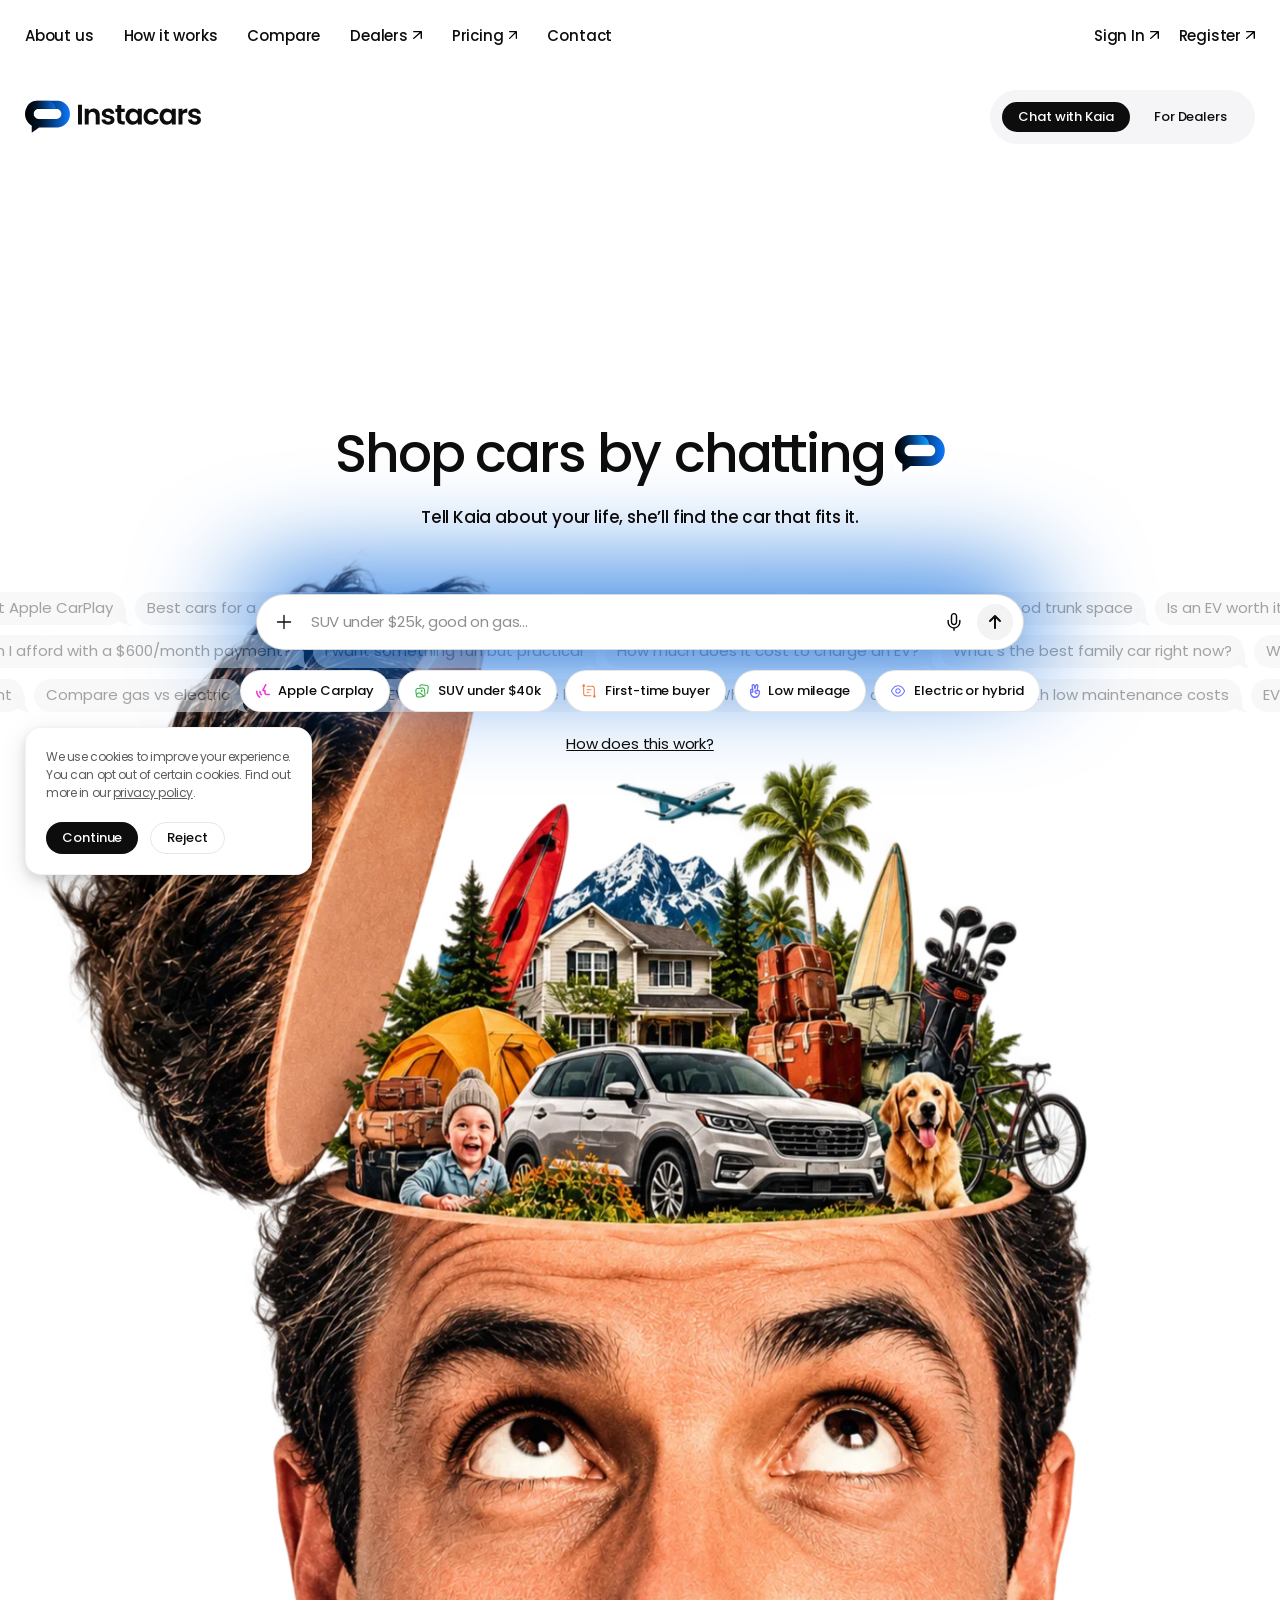
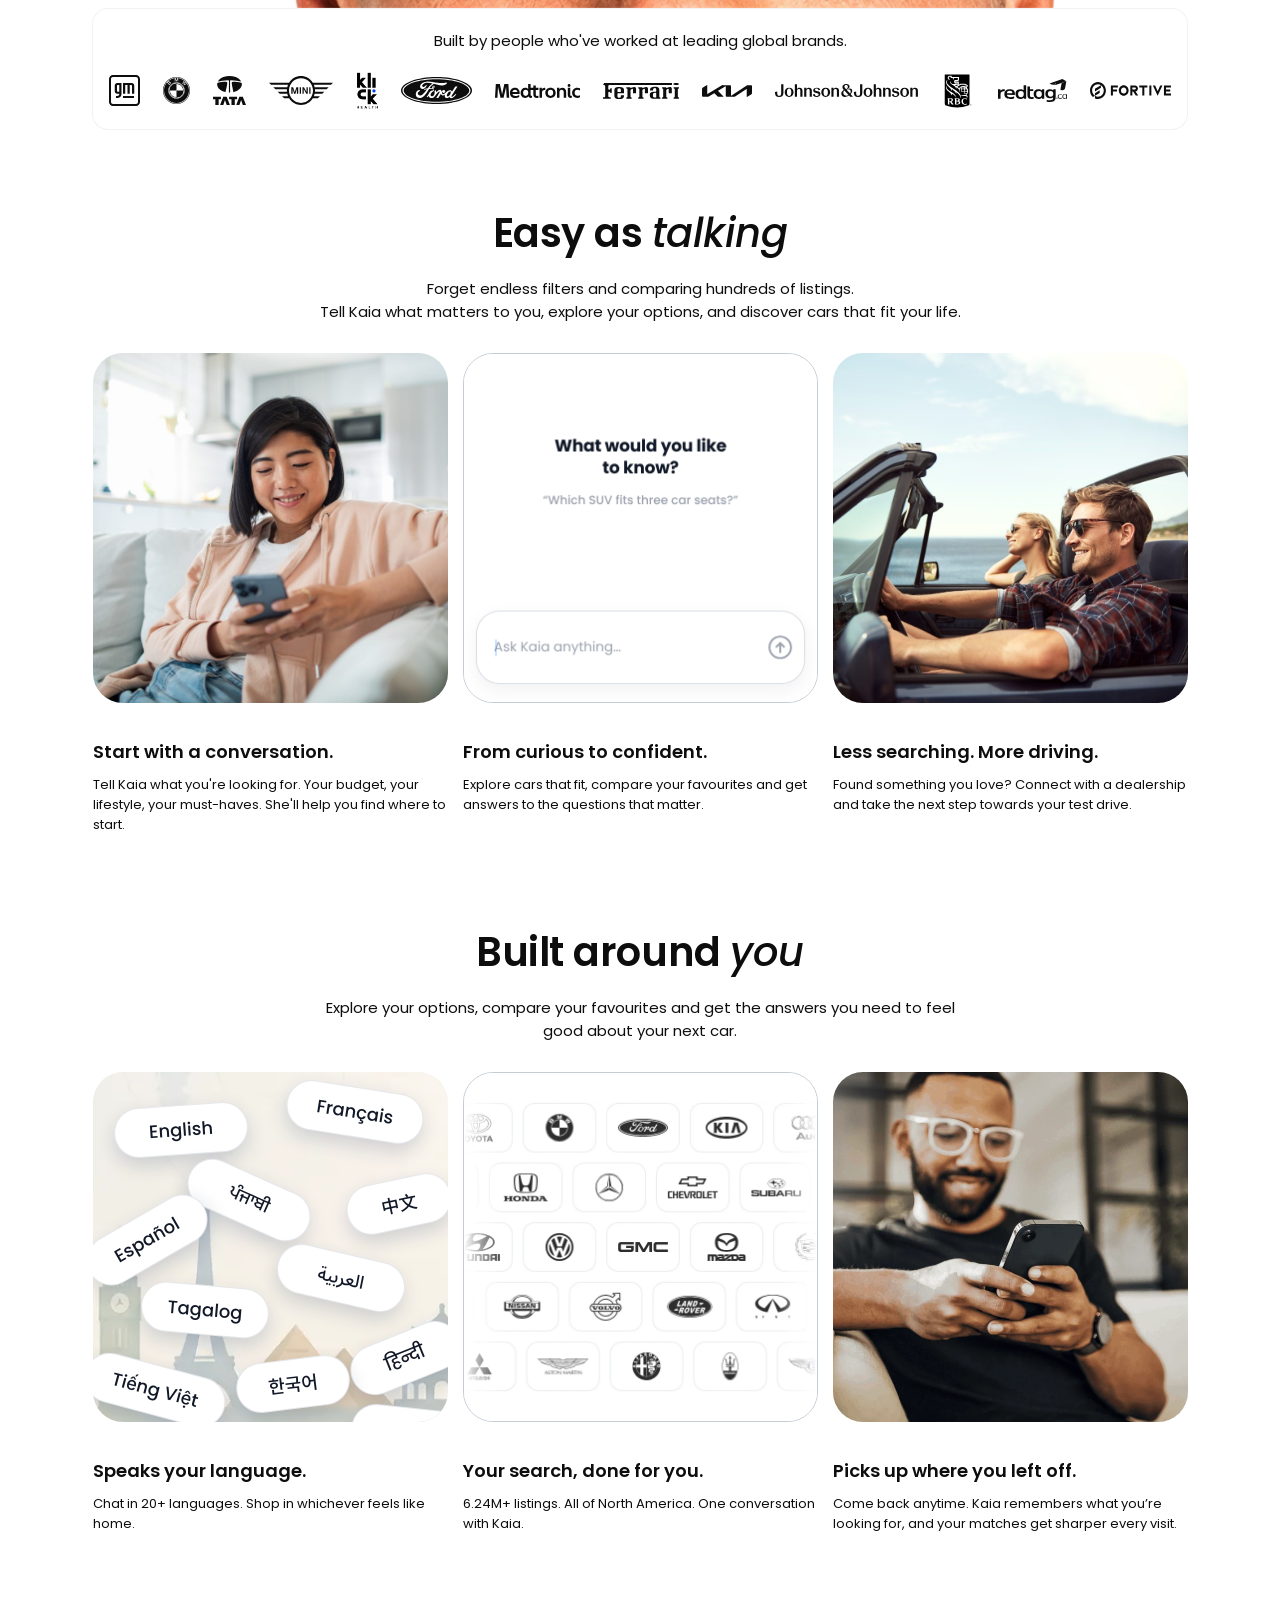
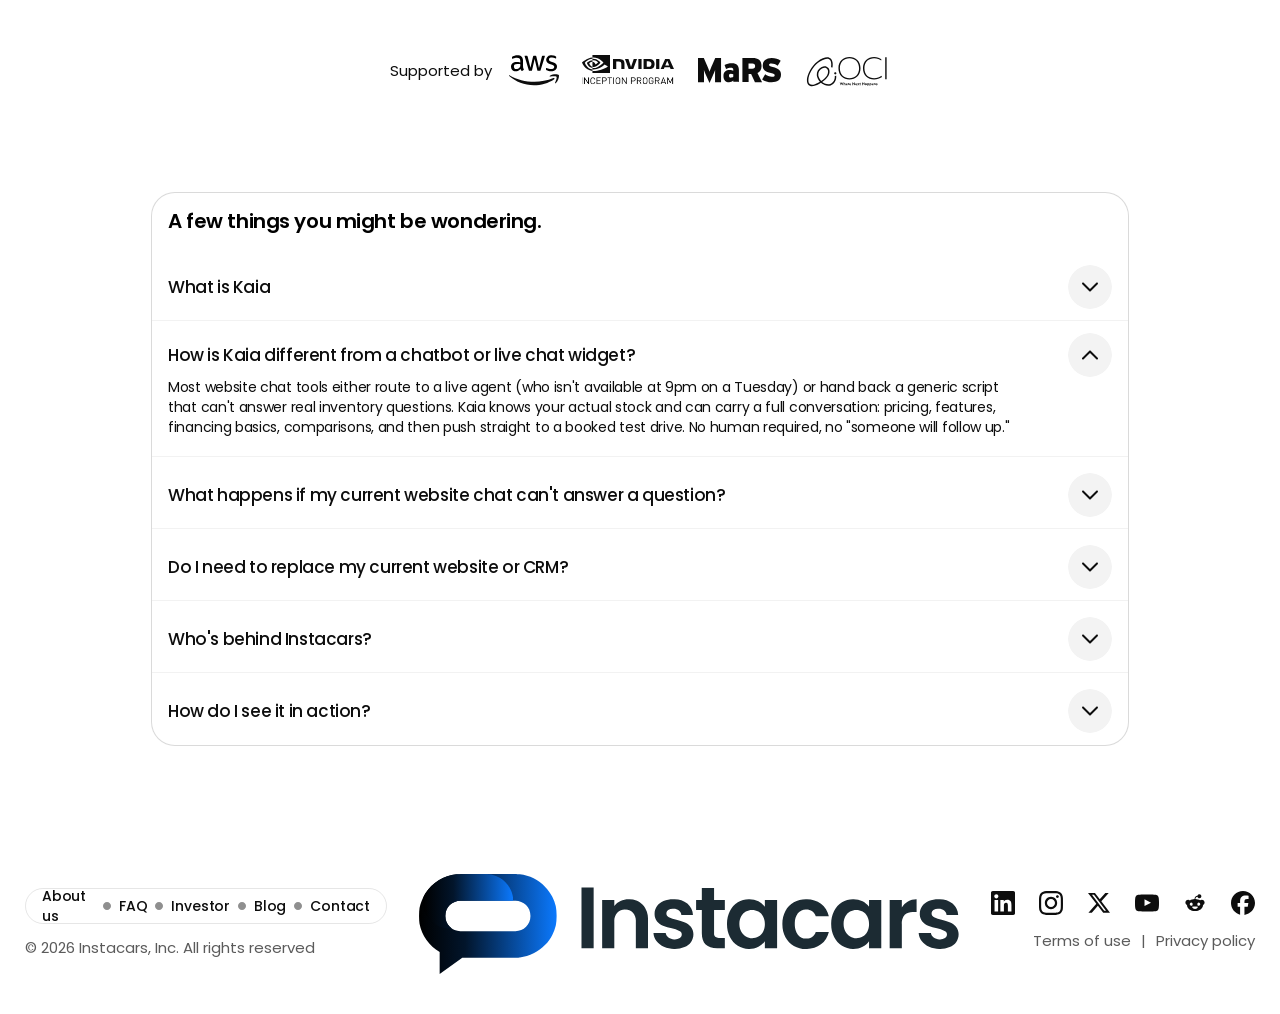
==== index.html @ 40575c72 "Link How it works from the marketplace homepage phone menu Also rename "landing page" to "marketplac" ====
<!DOCTYPE html>
<html lang="en">
<head>
  <meta charset="utf-8" />
  <meta name="viewport" content="width=device-width, initial-scale=1" />
  <!-- Team preview: ask search engines not to list this page. Remove at public launch. -->
  <meta name="robots" content="noindex, nofollow" />
  <title>Instacars | Shop cars by chatting</title>
  <meta name="description" content="Tell Kaia about your life, she'll find the car that fits it." />
  <link rel="preconnect" href="https://fonts.googleapis.com" />
  <link rel="preconnect" href="https://fonts.gstatic.com" crossorigin />
  <link href="https://fonts.googleapis.com/css2?family=Poppins:ital,wght@0,400;0,500;0,600;1,500&display=swap" rel="stylesheet" />
  <link rel="stylesheet" href="styles.css" />
</head>
<body>
  <div class="page">

    <!-- Menu: logo + hamburger on phones/tablets, full two-row nav on desktop -->
    <header class="menu" data-menu>
      <a href="#" class="menu__logo" aria-label="Instacars home">
        <img src="assets/logo-header.svg" width="136" height="26" alt="Instacars" />
      </a>
      <button class="menu__toggle" type="button" aria-label="Open menu" aria-expanded="false" aria-controls="mobile-menu" data-menu-toggle>
        <img src="assets/icon-menu.svg" width="24" height="24" alt="" />
      </button>

      <!-- Full-screen menu for phones, foldables and tablets (Figma "mobile.menu") -->
      <div class="drawer" id="mobile-menu" role="dialog" aria-modal="true" aria-label="Menu" hidden data-drawer>
        <div class="drawer__top">
          <a href="#" class="menu__logo" aria-label="Instacars home">
            <img src="assets/logo-header.svg" width="136" height="26" alt="Instacars" />
          </a>
          <button class="menu__toggle" type="button" aria-label="Close menu" data-menu-close>
            <img src="assets/icon-close.svg" width="24" height="24" alt="" />
          </button>
        </div>

        <nav class="drawer__nav" aria-label="Mobile">
          <div class="drawer__group">
            <p class="drawer__label">EXPLORE</p>
            <ul class="drawer__links">
              <li><a class="drawer__row drawer__row--tall" href="how-it-works/"><img src="assets/mi-how.svg" alt="" />How it works</a></li>
              <li><a class="drawer__row" href="#"><img src="assets/mi-compare.svg" alt="" />Compare kaia</a></li>
              <li><a class="drawer__row" href="#"><img src="assets/mi-dealer.svg" alt="" />Dealer<img class="drawer__ext" src="assets/mi-arrow.svg" alt="" /></a></li>
              <li><a class="drawer__row" href="#"><img src="assets/mi-pricing.svg" alt="" />Pricing<img class="drawer__ext" src="assets/mi-arrow.svg" alt="" /></a></li>
              <li><a class="drawer__row" href="#faq"><img src="assets/mi-help.svg" alt="" />Help &amp; support</a></li>
            </ul>
          </div>
          <hr class="drawer__divider" />
          <div class="drawer__group">
            <p class="drawer__label">ACCOUNT</p>
            <ul class="drawer__links">
              <li><a class="drawer__row drawer__row--tall" href="#"><img src="assets/mi-preferences.svg" alt="" />Preferences</a></li>
              <li><a class="drawer__row" href="#"><img src="assets/mi-signout.svg" alt="" />Sign out</a></li>
            </ul>
          </div>
          <hr class="drawer__divider" />
          <div class="drawer__group">
            <p class="drawer__label">LEGAL</p>
            <ul class="drawer__links">
              <li><a class="drawer__row drawer__row--tall" href="https://instacars.io/page/terms-of-use" target="_blank" rel="noopener"><img src="assets/mi-terms.svg" alt="" />Terms of use</a></li>
              <li><a class="drawer__row" href="https://instacars.io/page/privacy-policy" target="_blank" rel="noopener"><img src="assets/mi-privacy.svg" alt="" />Privacy policy</a></li>
            </ul>
          </div>
        </nav>

        <div class="drawer__foot">
          <div class="drawer__social">
            <a href="https://www.linkedin.com/company/instacars-io/" target="_blank" rel="noopener" aria-label="LinkedIn"><img src="assets/social-linkedin.svg" width="24" height="24" alt="" /></a>
            <a href="https://www.instagram.com/instacars.io/" target="_blank" rel="noopener" aria-label="Instagram"><img src="assets/social-instagram.svg" width="24" height="24" alt="" /></a>
            <a href="https://twitter.com/instacarsio" target="_blank" rel="noopener" aria-label="X"><img src="assets/social-x.svg" width="24" height="24" alt="" /></a>
            <a href="https://www.youtube.com/@instacarsio" target="_blank" rel="noopener" aria-label="YouTube"><img src="assets/social-youtube.svg" width="24" height="24" alt="" /></a>
            <a href="https://www.reddit.com/user/instacarsio" target="_blank" rel="noopener" aria-label="Reddit"><img src="assets/social-reddit.svg" width="24" height="24" alt="" /></a>
            <a href="https://www.facebook.com/instacars.io/" target="_blank" rel="noopener" aria-label="Facebook"><img src="assets/social-facebook.svg" width="24" height="24" alt="" /></a>
          </div>
          <p class="drawer__copy">© 2026 Instacars, Inc. All rights reserved</p>
          <img src="assets/logo-footer.svg" class="drawer__logo drawer__logo--narrow" width="390" height="80" alt="" />
          <img src="assets/logo-footer-wide.svg" class="drawer__logo drawer__logo--wide" width="466" height="80" alt="" />
        </div>
      </div>
      <nav class="menu__nav" aria-label="Main">
        <ul class="menu__links">
          <li><a class="navlink" href="#">About us</a></li>
          <!-- Subpage links are written for the published site, where this page is the root and subpages sit beside it -->
          <li><a class="navlink" href="how-it-works/">How it works</a></li>
          <li><a class="navlink" href="#">Compare</a></li>
          <li><a class="navlink" href="#">Dealers <img src="assets/nav-chevron.svg" alt="" /></a></li>
          <li><a class="navlink" href="pricing/">Pricing <img src="assets/nav-chevron.svg" alt="" /></a></li>
          <li><a class="navlink" href="#">Contact</a></li>
        </ul>
        <ul class="menu__account">
          <li><a class="navlink" href="#">Sign In <img src="assets/nav-chevron.svg" alt="" /></a></li>
          <li><a class="navlink" href="#">Register <img src="assets/nav-chevron.svg" alt="" /></a></li>
        </ul>
        <div class="seg">
          <a class="btn btn-primary" href="#" data-chat>Chat with Kaia</a>
          <a class="btn btn-ghost" href="#">For Dealers</a>
        </div>
      </nav>
    </header>

    <main>
      <section class="hero-head">
        <h1 class="hero-head__title">
          <span class="hero-head__line">Shop cars by</span>
          <span class="hero-head__line hero-head__line--icon">
            chatting
            <img src="assets/chat-icon@4x.png" class="chat-icon" width="50" height="37" alt="" />
          </span>
        </h1>
        <p class="hero-head__sub">Tell Kaia about your life, she’ll find <br />the car that fits it.</p>
      </section>

      <!-- Chat bubbles band + composer + suggestions -->
      <section class="stage">
        <div class="tags" aria-hidden="true" data-tags></div>

        <form class="composer" data-composer>
          <label class="visually-hidden" for="kaia-input">Tell Kaia what you're looking for</label>
          <textarea id="kaia-input" class="composer__input" rows="1"
            placeholder="SUV under $25k, good on gas..." data-input></textarea>
          <div class="composer__actions">
            <button type="button" class="composer__btn composer__btn--add" aria-label="Add attachment">
              <img src="assets/icon-plus.svg" width="20" height="20" alt="" />
            </button>
            <div class="composer__right">
              <button type="button" class="composer__btn composer__btn--mic" aria-label="Voice input">
                <img src="assets/icon-mic.svg" width="34" height="34" alt="" />
              </button>
              <button type="submit" class="composer__send" aria-label="Send" data-send>
                <img src="assets/icon-send.svg" width="20" height="20" alt="" />
              </button>
            </div>
          </div>
        </form>

        <div class="suggest">
          <ul class="tokens" aria-label="Suggested searches">
            <li><button type="button" class="token" data-fill="Apple Carplay"><img src="assets/tok-carplay.svg" width="14" height="14" alt="" />Apple Carplay</button></li>
            <li><button type="button" class="token" data-fill="SUV under $40k"><img src="assets/tok-suv.svg" width="16" height="16" alt="" />SUV under $40k</button></li>
            <li><button type="button" class="token" data-fill="First-time buyer"><img src="assets/tok-firsttime.svg" width="16" height="16" alt="" />First-time buyer</button></li>
            <li><button type="button" class="token" data-fill="Low mileage"><img src="assets/tok-mileage.svg" width="10" height="14" alt="" />Low mileage</button></li>
            <li><button type="button" class="token" data-fill="Electric or hybrid"><img src="assets/tok-electric.svg" width="16" height="16" alt="" />Electric or hybrid</button></li>
          </ul>
          <a href="#how-it-works" class="suggest__how" aria-haspopup="dialog" aria-controls="faq-modal" data-faq-modal-open>How does this work?</a>
        </div>
      </section>

      <div class="hero-art">
        <img src="assets/hero.webp"
          srcset="assets/hero.webp 1600w, assets/hero-lg.webp 2200w"
          sizes="(min-width: 1024px) 1488px, (min-width: 768px) 850px, 140vw"
          alt="A man looking up, with a family, SUV, dog and travel gear sitting on top of his head" />
      </div>

      <section class="brands">
        <div class="brands__card">
          <p class="brands__text">Built by people who've worked at leading <br />global brands.</p>
          <div class="marquee" aria-label="Brands our team has worked with">
            <div class="marquee__track" data-marquee>
              <ul class="brands__row">
                <li><img src="assets/b-gm.svg" width="31" height="31" alt="GM" /></li>
                <li class="bmw" role="img" aria-label="BMW">
                  <img src="assets/b-bmw-l3.svg" alt="" class="bmw__l3" />
                  <img src="assets/b-bmw-l5.svg" alt="" class="bmw__l5" />
                  <img src="assets/b-bmw-l4.svg" alt="" class="bmw__l4" />
                  <img src="assets/b-bmw-l2.svg" alt="" class="bmw__l2" />
                </li>
                <li><img src="assets/b-tata.svg" width="33" height="29" alt="Tata" /></li>
                <li><img src="assets/b-mini.svg" width="64" height="29" alt="MINI" /></li>
                <li class="klick"><img src="assets/b-klick.jpg" alt="Klick Health" /></li>
                <li><img src="assets/b-ford.svg" width="71" height="27" alt="Ford" /></li>
                <li><img src="assets/b-medtronic.svg" width="85" height="14" alt="Medtronic" /></li>
                <li><img src="assets/b-ferrari.svg" width="76" height="16" alt="Ferrari" /></li>
                <li><img src="assets/b-kia.svg" width="50" height="12" alt="Kia" /></li>
                <li><img src="assets/b-jnj.svg" width="143" height="13" alt="Johnson &amp; Johnson" /></li>
                <li><img src="assets/b-rbc.svg" width="34" height="34" alt="RBC" /></li>
                <li><img src="assets/b-creative.svg" width="69" height="23" alt="Creative" /></li>
                <li><img src="assets/b-fortive.svg" width="81" height="17" alt="Fortive" /></li>
              </ul>
            </div>
          </div>
        </div>
      </section>

      <section class="feature" id="how-it-works">
        <div class="section-head">
          <h2 class="section-title">Easy as <em>talking</em></h2>
          <p class="section-sub">Forget endless filters and comparing hundreds of listings.<br />Tell Kaia what matters to you, explore your options, and discover cars that fit your life.</p>
        </div>
        <div class="carousel" data-carousel>
          <ul class="carousel__track" data-track>
            <li class="card">
              <div class="card__media"><img src="assets/card-conversation.jpg" alt="Woman smiling at her phone on a couch" loading="lazy" /></div>
              <h3 class="card__title">Start with a conversation.</h3>
              <p class="card__body">Tell Kaia what you're looking for. Your budget, your lifestyle, your must-haves. She'll help you find where to start.</p>
            </li>
            <li class="card">
              <div class="card__media card__media--outlined"><img src="assets/card-curious.gif" alt="Kaia chat asking: What would you like to know?" loading="lazy" /></div>
              <h3 class="card__title">From curious to confident.</h3>
              <p class="card__body">Explore cars that fit, compare your favourites and get answers to the questions that matter.</p>
            </li>
            <li class="card">
              <div class="card__media"><img src="assets/card-driving.jpg" alt="Couple driving a convertible" loading="lazy" /></div>
              <h3 class="card__title">Less searching. More driving.</h3>
              <p class="card__body">Found something you love? Connect with a dealership and take the next step towards your test drive.</p>
            </li>
          </ul>
          <div class="carousel__nav">
            <button type="button" class="carousel__arrow" data-prev aria-label="Previous"><img src="assets/arrow-right.svg" width="17" height="13" alt="" class="flip" /></button>
            <button type="button" class="carousel__arrow" data-next aria-label="Next"><img src="assets/arrow-right.svg" width="17" height="13" alt="" /></button>
          </div>
        </div>
      </section>

      <section class="feature feature--white">
        <div class="section-head">
          <h2 class="section-title">Built around <em>you</em></h2>
          <p class="section-sub">Explore your options, compare your favourites and get the answers you need to feel<br />good about your next car.</p>
        </div>
        <div class="carousel" data-carousel>
          <ul class="carousel__track" data-track>
            <li class="card">
              <div class="card__media card__media--lang">
                <img src="assets/card-lang-bg.webp" alt="" class="lang__bg" loading="lazy" />
                <img src="assets/card-lang.png" alt="Language bubbles: English, Español, Tagalog, Français, Punjabi, Arabic, Korean" class="lang__fg" loading="lazy" />
              </div>
              <h3 class="card__title">Speaks your language.</h3>
              <p class="card__body">Chat in 20+ languages. Shop in whichever feels like home.</p>
            </li>
            <li class="card">
              <div class="card__media card__media--outlined"><img src="assets/card-brandwall.webp" alt="Car brand logos" loading="lazy" /></div>
              <h3 class="card__title">Your search, done for you.</h3>
              <p class="card__body">6.24M+ listings. All of North America. One conversation with Kaia.</p>
            </li>
            <li class="card">
              <div class="card__media"><img src="assets/card-picksup.webp" alt="Man smiling at his phone" loading="lazy" /></div>
              <h3 class="card__title">Picks up where you left off.</h3>
              <p class="card__body">Come back anytime. Kaia remembers what you’re looking for, and your matches get sharper every visit.</p>
            </li>
          </ul>
          <div class="carousel__nav">
            <button type="button" class="carousel__arrow" data-prev aria-label="Previous"><img src="assets/arrow-right.svg" width="17" height="13" alt="" class="flip" /></button>
            <button type="button" class="carousel__arrow" data-next aria-label="Next"><img src="assets/arrow-right.svg" width="17" height="13" alt="" /></button>
          </div>
        </div>
      </section>

      <section class="supported">
        <p class="supported__title">Supported by</p>
        <ul class="supported__row">
          <li class="aws"><img src="assets/s-aws.svg" alt="AWS" /></li>
          <li class="nvidia" role="img" aria-label="NVIDIA Inception Program">
            <span class="nvidia__mark">
              <img src="assets/s-nvidia-eye.svg" width="27" height="18" alt="" class="nvidia__eye" />
              <img src="assets/s-nvidia-word.svg" width="61" height="10" alt="" class="nvidia__word" />
            </span>
            <span class="nvidia__inception"><img src="assets/s-nvidia-inception.png" alt="" /></span>
          </li>
          <li class="mars"><img src="assets/s-mars.svg" alt="MaRS" /></li>
          <li class="oci"><img src="assets/s-oci.svg" width="74" height="30" alt="OCI" /></li>
        </ul>
      </section>

      <section class="faq" id="faq">
        <h2 class="faq__title">A few things you might be <br />wondering.</h2>
        <div class="faq__list" data-faq></div>
      </section>
    </main>

    <footer class="footer">
      <div class="footer__left">
        <nav class="footer__links" aria-label="Footer">
          <a href="#">About us</a><img src="assets/dot.svg" alt="" />
          <a href="#faq">FAQ</a><img src="assets/dot.svg" alt="" />
          <a href="#">Investor</a><img src="assets/dot.svg" alt="" />
          <a href="#">Blog</a><img src="assets/dot.svg" alt="" />
          <a href="#">Contact</a>
        </nav>
        <p class="footer__copy">© 2026 Instacars, Inc. All rights reserved</p>
      </div>
      <img src="assets/logo-footer-desktop.svg" class="footer__logo footer__logo--desktop" width="899" height="166" alt="" />
      <div class="footer__right">
        <div class="footer__social">
          <a href="https://www.linkedin.com/company/instacars-io/" target="_blank" rel="noopener" aria-label="LinkedIn"><img src="assets/social-linkedin.svg" width="24" height="24" alt="" /></a>
          <a href="https://www.instagram.com/instacars.io/" target="_blank" rel="noopener" aria-label="Instagram"><img src="assets/social-instagram.svg" width="24" height="24" alt="" /></a>
          <a href="https://twitter.com/instacarsio" target="_blank" rel="noopener" aria-label="X"><img src="assets/social-x.svg" width="24" height="24" alt="" /></a>
          <a href="https://www.youtube.com/@instacarsio" target="_blank" rel="noopener" aria-label="YouTube"><img src="assets/social-youtube.svg" width="24" height="24" alt="" /></a>
          <a href="https://www.reddit.com/user/instacarsio" target="_blank" rel="noopener" aria-label="Reddit"><img src="assets/social-reddit.svg" width="24" height="24" alt="" /></a>
          <a href="https://www.facebook.com/instacars.io/" target="_blank" rel="noopener" aria-label="Facebook"><img src="assets/social-facebook.svg" width="24" height="24" alt="" /></a>
        </div>
        <p class="footer__legal"><a href="https://instacars.io/page/terms-of-use" target="_blank" rel="noopener">Terms of use</a><span aria-hidden="true">|</span><a href="https://instacars.io/page/privacy-policy" target="_blank" rel="noopener">Privacy policy</a></p>
      </div>
      <img src="assets/logo-footer.svg" class="footer__logo footer__logo--narrow" width="390" height="80" alt="" />
      <img src="assets/logo-footer-wide.svg" class="footer__logo footer__logo--wide" width="466" height="80" alt="" />
    </footer>
  </div>

  <!-- "How does this work?" modal (Figma 6407:1543) -->
  <dialog class="modal" id="faq-modal" aria-labelledby="faq-modal-title" data-faq-modal>
    <div class="modal__header">
      <h2 class="modal__title" id="faq-modal-title">Frequently asked questions</h2>
      <button type="button" class="modal__close" aria-label="Close" data-faq-modal-close>
        <img src="assets/icon-close-thin.svg" width="20" height="20" alt="" />
      </button>
    </div>
    <div class="modal__list" data-faq-modal-list></div>
  </dialog>

  <div class="cookie" data-cookie hidden>
    <p>We use cookies to improve your experience. You can opt out of certain cookies. Find out more in our <a href="https://instacars.io/page/privacy-policy" target="_blank" rel="noopener">privacy policy</a>.</p>
    <div class="cookie__actions">
      <button type="button" class="btn btn-primary" data-cookie-choice="accepted">Continue</button>
      <button type="button" class="btn btn-outline" data-cookie-choice="rejected">Reject</button>
    </div>
  </div>

  <script src="script.js"></script>
</body>
</html>
---- styles.css ----
/* Instacars marketplace homepage: one responsive page.
   Mobile-first, from Figma "m.wip" (390 / 466 / 475 frames); grows into the 1440 desktop design.
   Breakpoints: 440 large phones · 768 tablets · 1024 desktop nav + hero · 1120 three-up cards */

:root {
  --text-primary: #0d0d0d;
  --text-secondary: #5d5d5d;
  --text-tertiary: #8f8f8f;
  --text-muted: #5b5b5b;
  --bubble-bg: #f2f2f2;
  --bubble-text: #555555;
  --bg: #ffffff;
  --pill-bg: #f5f5f7;
  --btn-secondary-bg: #f3f3f3;
  --border-light: rgba(13, 13, 13, 0.05);
  --border-default: rgba(13, 13, 13, 0.1);
  --border-heavy: rgba(13, 13, 13, 0.15);
  --border-card: #c4ccd6;
  --glow: #0969dd;
  --font: "Poppins", system-ui, -apple-system, "Segoe UI", sans-serif;
  --gutter: 20px;       /* header */
  --side: 15px;         /* composer, brands, supported */
  --carousel-pad: 15px; /* card rows */
}

*, *::before, *::after { box-sizing: border-box; }
html { -webkit-text-size-adjust: 100%; }
body {
  margin: 0;
  overflow-x: hidden; /* clip at the screen edge, so the composer glow can spread past the column */
  background: var(--bg);
  color: var(--text-primary);
  font-family: var(--font);
  -webkit-font-smoothing: antialiased;
}
img { display: block; max-width: none; }
ul { list-style: none; margin: 0; padding: 0; }
h1, h2, h3, p { margin: 0; }
a { color: inherit; text-decoration: none; }
button { font: inherit; color: inherit; background: none; border: 0; padding: 0; cursor: pointer; }
[hidden] { display: none !important; }
.visually-hidden {
  position: absolute; width: 1px; height: 1px; overflow: hidden;
  clip: rect(0 0 0 0); white-space: nowrap;
}

.page {
  max-width: 475px;     /* 'iPhone Duo, Open' column; centered on wider phones */
  margin: 0 auto;
  position: relative;
}

/* ---------- Buttons (nav + cookie) ---------- */
.btn {
  display: inline-flex; align-items: center; justify-content: center;
  padding: 6px 16px; border-radius: 999px;
  font-weight: 500; font-size: 13px; line-height: 18px; letter-spacing: -0.08px;
  white-space: nowrap;
  transition: opacity 0.15s, background 0.15s;
}
.btn-primary { background: var(--text-primary); color: #fff; }
.btn-primary:hover { opacity: 0.85; }
.btn-ghost:hover { background: rgba(13, 13, 13, 0.06); }
.btn-outline { border: 1px solid var(--border-default); }
.btn-outline:hover { background: rgba(13, 13, 13, 0.04); }

/* ---------- Menu ---------- */
.menu {
  display: flex;
  align-items: center;
  justify-content: space-between;
  padding: 30px 30px 20px;
  background: var(--bg);
  position: sticky; /* phones/tablets: slides away on scroll down, back in on scroll up (script.js) */
  top: 0;
  z-index: 10;
  transition: transform 0.3s ease, box-shadow 0.3s ease;
}
.menu.is-hidden { transform: translateY(-100%); }
.menu.is-floating { box-shadow: 0 1px 0 var(--border-default); }
.menu__logo img { width: 136px; height: auto; }
.menu__toggle { width: 24px; height: 24px; }

/* Desktop nav rows: hidden below 1024px, where the full-screen drawer takes over */
.menu__nav { display: none; }
.menu__links, .menu__account { display: flex; flex-direction: column; }

/* ---------- Full-screen menu (phones, foldables, tablets) ---------- */
html.menu-open { overflow: hidden; }
.drawer {
  position: fixed;
  inset: 0;
  z-index: 30;
  display: flex;
  flex-direction: column;
  min-height: 100%;
  overflow-y: auto;
  overscroll-behavior: contain;
  background: var(--bg);
  animation: drawer-in 0.18s ease-out;
}
@keyframes drawer-in { from { opacity: 0; transform: translateY(-6px); } }
.drawer__top {
  position: sticky;
  top: 0;
  z-index: 1;
  flex: none;
  display: flex;
  align-items: center;
  justify-content: space-between;
  height: 80px;
  padding: 30px 15px 20px 19px;
  background: var(--bg);
}
.drawer__nav {
  flex: none;
  display: flex;
  flex-direction: column;
  gap: 5px;
  padding: 0 10px;
}
.drawer__group { display: flex; flex-direction: column; gap: 5px; }
.drawer__label,
.drawer__row {
  display: flex;
  align-items: center;
  gap: 6px;
  height: 30px;
  padding: 0 8px 0 10px;
  border-radius: 6px;
  font-size: 13px;
  line-height: 18px;
  letter-spacing: -0.08px;
  color: var(--text-primary);
}
.drawer__label { font-weight: 600; }
.drawer__links { display: flex; flex-direction: column; gap: 15px; }
.drawer__row { font-weight: 500; transition: background 0.15s; }
.drawer__row--tall { height: 40px; }
.drawer__row:hover { background: rgba(13, 13, 13, 0.05); }
.drawer__row:focus-visible, .drawer .menu__toggle:focus-visible { outline: 2px solid var(--glow); outline-offset: 2px; }
.drawer__row img { width: 18px; height: 18px; flex: none; object-fit: contain; }
.drawer__row .drawer__ext { margin-left: auto; }
.drawer__divider {
  margin: 6px 0;
  border: 0;
  height: 1px;
  background: var(--border-default);
}
.drawer__foot {
  flex: 1 0 auto;
  display: flex;
  flex-direction: column;
  justify-content: flex-end;
  align-items: center;
  padding-top: 64px;
}
.drawer__social {
  display: flex;
  justify-content: space-between;
  align-items: center;
  width: calc(100% - 56px);
  max-width: 334px;
}
.drawer__social a { display: block; transition: opacity 0.15s; }
.drawer__social a:hover { opacity: 0.6; }
.drawer__copy {
  margin-top: 23px;
  padding: 0 10px;
  text-align: center;
  font-size: 15px;
  color: var(--text-muted);
}
.drawer__logo { width: 100%; height: auto; margin-top: 51px; }
.drawer__logo--wide { display: none; }
.navlink {
  display: inline-flex; align-items: center; gap: 5px;
  padding: 8px 0;
  font-weight: 500; font-size: 15px; line-height: 23px; letter-spacing: -0.18px;
  transition: opacity 0.15s;
}
.navlink img { width: 8.9px; height: 8.9px; }
.navlink:hover { opacity: 0.65; }
.seg {
  display: flex; gap: 8px; align-self: flex-start;
  padding: 12px; border-radius: 40px; background: var(--pill-bg);
}

/* ---------- Header ---------- */
.hero-head {
  padding: 30px var(--gutter);
  display: flex;
  flex-direction: column;
  align-items: center;
  gap: 10px;
  text-align: center;
  position: relative;
  z-index: 3;
}
.hero-head__title {
  font-weight: 500;
  font-size: 50px;
  line-height: 56px;
  letter-spacing: -2px;
  display: flex;
  flex-direction: column;
  align-items: center;
}
.hero-head__line--icon {
  display: inline-flex;
  align-items: center;
  gap: 10px;
}
.chat-icon { width: 50px; height: 37px; flex: none; }
.hero-head__sub {
  font-weight: 500;
  font-size: 15px;
  line-height: 23px;
  letter-spacing: -0.18px;
}

/* ---------- Stage: tags band + composer + suggestions ---------- */
.stage {
  position: relative;
  z-index: 2;
  padding: 88px var(--side) 0;   /* composer sits 88px below the header, over the tags */
}

.tags {
  position: absolute;
  top: 23px;
  left: 0;
  right: 0;
  height: 169px;
  overflow: hidden;
  pointer-events: none;
}
.tags__row {
  position: absolute;
  left: 0;
  display: flex;
  gap: 4px;
  white-space: nowrap;
  will-change: transform;
}
.bubble {
  position: relative;
  flex: none;
  padding-right: 6px; /* room for the tail */
}
.bubble__text {
  display: block;
  background: var(--bubble-bg);
  color: var(--bubble-text);
  border-radius: 20px;
  padding: 7px 12px;
  font-size: 15px;
  line-height: 1.25;
  opacity: 0.9;
  position: relative;
  z-index: 1;
}
.bubble__tail {
  position: absolute;
  right: 0;
  top: 16px;
  width: 16.5px;
  height: 17px;
  transform: scaleX(-1);
}
@keyframes drift-left  { from { transform: translateX(0); } to { transform: translateX(-400px); } }
@keyframes drift-right { from { transform: translateX(0); } to { transform: translateX(400px); } }
.tags__row:nth-child(odd)  { animation: drift-left 60s linear infinite alternate; }
.tags__row:nth-child(even) { animation: drift-right 60s linear infinite alternate; }

.composer {
  position: relative;
  z-index: 2;
  height: 80px;
  display: flex;
  flex-direction: column;
  justify-content: space-between;
  padding: 10px 8px;
  background: var(--bg);
  border: 1px solid var(--border-heavy);
  border-radius: 19px;
  box-shadow: 0 4px 16px rgba(0, 0, 0, 0.05), 0 0 108px 16px var(--glow);
}
.composer__input {
  display: block;
  width: 100%;
  border: 0;
  outline: 0;
  resize: none;
  padding: 0 10px;
  height: 24px;
  font: 400 15px/24px var(--font);
  letter-spacing: -0.32px;
  color: var(--text-primary);
  background: transparent;
  overflow: hidden;
  white-space: nowrap;
  text-overflow: ellipsis;
}
.composer__input::placeholder { color: var(--text-tertiary); opacity: 1; }
.composer__actions {
  display: flex;
  align-items: center;
  justify-content: space-between;
  height: 36px;
}
.composer__right { display: flex; align-items: center; gap: 6px; }
.composer__btn {
  width: 34px; height: 34px;
  border-radius: 26px;
  display: grid; place-items: center;
  transition: background 0.15s;
}
.composer__btn:hover { background: rgba(13, 13, 13, 0.05); }
.composer__btn--mic { display: block; }
.composer__send {
  width: 36px; height: 36px;
  border-radius: 999px;
  background: var(--btn-secondary-bg);
  display: grid; place-items: center;
  transition: background 0.15s;
}
.composer__send:active { background: #e6e6e6; }
.composer__send.is-ready { background: var(--text-primary); }
.composer__send.is-ready img { filter: invert(1); }

.suggest {
  position: relative;
  z-index: 2;
  padding-top: 20px;
  display: flex;
  flex-direction: column;
  align-items: center;
  gap: 10px;
}
.tokens {
  display: flex;
  flex-wrap: wrap;
  justify-content: center;
  gap: 8px;
  max-width: 350px;
}
.token {
  display: inline-flex;
  align-items: center;
  gap: 8px;
  padding: 11px 15px; /* 12/16 in Figma with an inside 1px stroke */
  background: var(--bg);
  border: 1px solid var(--border-default);
  border-radius: 25px;
  font-weight: 500;
  font-size: 13px;
  line-height: 18px;
  letter-spacing: -0.08px;
  white-space: nowrap;
  transition: border-color 0.15s, background 0.15s;
}
.token:hover { border-color: rgba(13, 13, 13, 0.25); background: #fafafa; }
.token:active { background: #fafafa; border-color: var(--border-heavy); }
.suggest__how {
  padding: 10px;
  font-size: 15px;
  letter-spacing: -0.18px;
  color: var(--text-primary);
  text-decoration: underline;
  text-underline-position: from-font;
}

/* ---------- Hero illustration ---------- */
.hero-art {
  position: relative;
  width: min(381px, 97.7%);
  aspect-ratio: 381 / 383;
  margin-top: -10px;
  overflow: hidden;
  z-index: 1;
}
.hero-art img {
  position: absolute;
  width: 141.25%;
  height: 105.32%;
  left: -1.62%;
  top: -5.31%;
  object-fit: cover;
}

/* ---------- Brands card ---------- */
.brands {
  position: relative;
  z-index: 2;
  margin-top: -12px;
  padding: 0 var(--side);
}
.brands__card {
  background: var(--bg);
  border: 1px solid var(--border-default);
  border-radius: 19px;
  padding: 20px 0;
  display: flex;
  flex-direction: column;
  gap: 8px;
}
.brands__text { font-size: 14px; text-align: center; }
.marquee {
  overflow: hidden;
  -webkit-mask-image: linear-gradient(90deg, transparent, #000 8%, #000 92%, transparent);
          mask-image: linear-gradient(90deg, transparent, #000 8%, #000 92%, transparent);
}
.marquee__track {
  display: flex;
  width: max-content;
  margin-left: -346px; /* matches the Figma crop at rest */
  animation: marquee 40s linear infinite;
}
@keyframes marquee { to { transform: translateX(-50%); } }
.brands__row {
  display: flex;
  align-items: center;
  gap: 23px;
  padding-right: 23px;
  height: 37px;
}
.brands__row li { flex: none; }
.bmw { position: relative; width: 27.735px; height: 27.735px; }
.bmw img { position: absolute; }
.bmw__l3 { left: 0; top: 0; width: 27.735px; height: 27.735px; }
.bmw__l5 { left: 1.19px; top: 1.2px; width: 25.53px; height: 25.53px; }
.bmw__l4 { left: 5.07px; top: 5.07px; width: 17.73px; height: 17.73px; } /* 15.73 + 1px stroke bleed each side */
.bmw__l2 { left: 3.32px; top: 1.63px; width: 21.27px; height: 22.97px; }
.klick { position: relative; width: 22px; height: 37px; overflow: hidden; }
.klick img { position: absolute; width: 155.07%; height: 133.96%; left: -29.15%; top: -16.98%; }

/* ---------- Feature carousels ---------- */
.feature {
  padding: 20px 0 30px;
  display: flex;
  flex-direction: column;
  gap: 20px;
}
.feature--white { padding-top: 0; background: var(--bg); }
.section-head { display: flex; flex-direction: column; align-items: center; gap: 20px; text-align: center; }
.section-title {
  font-weight: 600;
  font-size: 20px;
  line-height: 47px;
  letter-spacing: -0.6px;
  text-align: center;
}
.section-title em { font-weight: 500; font-style: italic; }
.section-sub { display: none; font-size: 15px; line-height: normal; padding: 0 var(--gutter); }

.carousel__track {
  display: flex;
  gap: 10px;
  overflow-x: auto;
  scroll-snap-type: x mandatory;
  scroll-padding: 0 var(--carousel-pad);
  padding: 0 var(--carousel-pad);
  scrollbar-width: none;
  -webkit-overflow-scrolling: touch;
}
.carousel__track::-webkit-scrollbar { display: none; }
.card {
  flex: 0 0 300px;
  scroll-snap-align: start;
}
.card__media {
  position: relative;
  width: 300px;
  height: 296px;
  border-radius: 30px;
  overflow: hidden;
  background: var(--bg);
}
.card__media img {
  width: 100%;
  height: 100%;
  object-fit: cover;
}
.card__media--outlined { border: 1px solid var(--border-card); }
.card__media--lang .lang__bg {
  position: absolute;
  width: 444.13%;
  height: 302.01%;
  left: -110.31%;
  top: -196.86%;
  object-fit: fill;
}
.card__media--lang .lang__fg {
  position: absolute;
  inset: 0;
  width: 100%;
  height: 100%;
  object-fit: contain;
}
.card__title {
  padding-top: 20px;
  font-weight: 600;
  font-size: 16px;
  line-height: normal;
}
.card__body {
  padding: 10px 0 14px;
  font-size: 12px;
  line-height: normal;
}
.feature--white .card__title { padding-top: 35px; } /* 15px gap + 20px top padding in design */
.feature--white .card__body { min-height: 78px; }  /* 3 text lines + padding, as in design */

.carousel__nav {
  margin-top: 10px;
  display: flex;
  justify-content: flex-end;
  gap: 20px;
  padding: 0 calc(var(--carousel-pad) + 20px);
}
.carousel__arrow {
  position: relative;
  width: 17px; height: 13px;
  padding: 0;
  transition: opacity 0.15s;
}
.carousel__arrow:disabled { opacity: 0.5; cursor: default; }
.carousel__arrow::before { content: ""; position: absolute; inset: -14px -10px; } /* 44px-ish tap target */
.flip { transform: scaleX(-1); }

/* ---------- Supported by ---------- */
.supported {
  padding: 0 var(--side) 30px;
  display: flex;
  flex-direction: column;
  align-items: center;
  gap: 20px;
}
.supported__title { font-size: 15px; }
.supported__row {
  display: flex;
  align-items: center;
  justify-content: center;
  gap: 23px;
}
.supported__row li { flex: none; }
.aws { width: 38px; height: 38px; position: relative; }
.aws img { position: absolute; left: -13.64%; top: 0; width: 113.6%; height: 100%; }
.nvidia {
  width: 79px; height: 26px;
  display: flex; flex-direction: column; align-items: center; gap: 4px;
}
.nvidia__mark { display: flex; gap: 3px; align-items: center; justify-content: center; width: 91.42px; flex: none; }
.nvidia__inception {
  position: relative; width: 79px; aspect-ratio: 88 / 8; overflow: hidden; flex: none;
}
.nvidia__inception img {
  position: absolute; width: 178.81%; height: 1099.28%; left: -38.85%; top: -564.59%;
}
.mars { width: 73px; height: 22px; position: relative; overflow: hidden; }
.mars img { position: absolute; left: 1.76%; top: 3.85%; width: 97.42%; height: 94.61%; }
.oci img { width: 74px; height: 30px; }

/* ---------- FAQ ---------- */
.faq {
  margin: 0 18px;
  background: var(--bg);
  border: 0.5px solid var(--border-heavy);
  border-radius: 24px;
  overflow: hidden;
}
.faq__title {
  padding: 16px 16px 0;
  font-weight: 600;
  font-size: 18px;
  line-height: 23px;
  letter-spacing: -0.43px;
  color: #000;
}
.faq__item { box-shadow: inset 0 -1px 0 var(--border-light); } /* inside stroke, as in Figma */
.faq__item:last-child { box-shadow: none; }
.faq__q {
  display: flex;
  align-items: center;
  gap: 8px;
  width: 100%;
  padding: 16px 16px 12px;
  text-align: left;
}
.faq__item.is-open .faq__q { padding: 12px 16px 10px; }
.faq__q-text {
  flex: 1;
  font-weight: 500;
  font-size: 15px;
  line-height: 24px;
  letter-spacing: -0.4px;
}
.faq__icon {
  flex: none;
  width: 44px; height: 44px;
  border-radius: 50%;
  transition: transform 0.2s ease, filter 0.15s;
}
.faq__q:hover .faq__icon { filter: brightness(0.95); }
.faq__item.is-open .faq__icon { transform: rotate(180deg); }
.faq__a {
  display: grid;
  grid-template-rows: 0fr;
  transition: grid-template-rows 0.25s ease;
}
.faq__item.is-open .faq__a { grid-template-rows: 1fr; }
.faq__a > div { overflow: hidden; }
.faq__a p {
  padding: 0 16px 20px;
  font-size: 13px;
  line-height: 20px;
  letter-spacing: -0.3px;
}
.faq__a p.is-placeholder { color: var(--text-tertiary); font-style: italic; }

/* ---------- Footer ---------- */
.footer { padding-top: 25px; }
.footer__left { display: contents; }
.footer__links, .footer__right, .footer__logo--desktop { display: none; }
.footer__copy {
  padding: 4px 10px;
  text-align: center;
  font-size: 15px;
  color: var(--text-muted);
}
.footer__logo { width: 100%; height: auto; margin-top: 35px; }
.footer__logo--wide { display: none; }

.footer__links {
  align-items: center; gap: 8px;
  height: 36px; padding: 8px 16px;
  border: 1px solid var(--border-default); border-radius: 999px;
}
.footer__links a { font-weight: 500; font-size: 14px; line-height: 20px; letter-spacing: -0.18px; }
.footer__links a:hover { opacity: 0.6; }
.footer__links img { width: 8px; height: 8px; }
.footer__social { display: flex; gap: 24px; align-items: center; height: 23px; }
.footer__social img { width: 24px; height: 24px; }
.footer__social a:hover { opacity: 0.6; }
.footer__legal { display: flex; gap: 10px; font-size: 15px; line-height: 30px; color: var(--text-muted); }
.footer__legal a:hover { color: var(--text-primary); }

/* ---------- Cookie banner ---------- */
.cookie {
  position: fixed;
  left: 15px; right: 15px; bottom: 15px;
  z-index: 20;
  display: flex; flex-direction: column; gap: 16px;
  padding: 20px;
  background: var(--bg);
  border: 1px solid var(--border-light);
  border-radius: 16px;
  filter: drop-shadow(0 6px 12.5px rgba(0, 0, 0, 0.1)) drop-shadow(0 5px 5px rgba(0, 0, 0, 0.1));
}
.cookie p { font-size: 12px; line-height: 18px; letter-spacing: -0.43px; color: var(--text-secondary); }
.cookie a { text-decoration: underline; }
.cookie__actions { display: flex; gap: 12px; }

/* =====================================================================
   Larger phones and foldables (466 'Duo closed', 475 'Duo open')
   ===================================================================== */
@media (min-width: 440px) {
  :root { --side: 20px; --carousel-pad: 20px; }
  .hero-art { width: 100%; aspect-ratio: 466 / 469; }
  .brands { margin-top: -6px; padding: 0 10px; }
  .faq { margin: 0 15px; padding: 0 20px; }
  .faq__title { text-align: center; padding: 16px 16px 0; }
  .faq__title br { display: none; }
  .footer { padding-top: 32px; }
  .footer__logo--narrow { display: none; }
  .footer__logo--wide { display: block; width: 100%; height: auto; margin-top: 71px; }
  .drawer__logo--narrow { display: none; }
  .drawer__logo--wide { display: block; }
}

/* =====================================================================
   Tablets: full-width page, one-line headline, single-row composer
   ===================================================================== */
@media (min-width: 768px) {
  :root { --side: 25px; --carousel-pad: 25px; }
  .page { max-width: none; overflow-x: clip; }
  .menu { padding: 24px 25px; }
  .menu__logo img { width: 176px; }

  /* Drawer: close button sits where the hamburger was; row text lines up with the logo */
  .drawer__top { height: auto; padding: 24px 25px; }
  .drawer__nav { padding: 10px 15px 0; }

  .hero-head { padding: 60px var(--gutter) 0; gap: 20px; }
  .hero-head__title {
    flex-direction: row;
    gap: 0.27em;
    font-size: 53px;
    line-height: 65px;
    letter-spacing: -2.12px;
    white-space: nowrap;
  }
  .hero-head__sub { font-size: 17px; }
  .hero-head__sub br { display: none; }

  /* Bubbles start where the composer does; rows 1–3 only */
  .stage { padding-top: 65px; }
  .tags { top: 63px; height: 127px; opacity: 0.6; }

  /* Composer: [+] [input .........] [mic] [send] on one row */
  .composer {
    max-width: 768px;
    margin: 0 auto;
    height: 56px;
    flex-direction: row;
    align-items: center;
    gap: 10px;
    padding: 10px;
    border-radius: 28px;
  }
  .composer__actions { display: contents; }
  .composer__btn--add { order: -1; }
  .composer__input { flex: 1; min-width: 0; width: auto; padding: 0; }

  .tokens { max-width: 796px; }

  .hero-art { width: min(560px, 100%); aspect-ratio: 466 / 469; margin: 0 auto; }

  .brands { margin-top: -6px; padding: 0 var(--side); }
  .brands__card { max-width: 1096px; margin: 0 auto; padding: 20px; gap: 20px; border-color: var(--border-light); border-radius: 16px; }
  .brands__text { font-size: 15px; }
  .brands__text br { display: none; }

  .feature, .feature--white { padding: 60px 0 0; gap: 30px; }
  .section-title { font-size: 40px; line-height: 47px; letter-spacing: -0.48px; }
  .section-sub { display: block; }
  .card { flex-basis: 355px; }
  .card__media { width: 355px; height: 350px; }
  .card__title, .feature--white .card__title { padding-top: 35px; font-size: 18px; }
  .card__body { font-size: 13px; }
  .feature--white .card__body { min-height: 0; }

  .supported { flex-direction: row; justify-content: center; gap: 23px; padding: 60px var(--side) 0; }
  .aws { width: 44px; height: 44px; }
  .nvidia { width: 91.42px; height: auto; }
  .nvidia__eye { width: 27.42px; height: 18.14px; }
  .nvidia__inception { width: 100%; }
  .mars { width: 85px; height: 26px; }
  .oci img { width: 85px; height: 35px; }

  .faq { max-width: 978px; margin: 60px auto 0; width: calc(100% - 2 * var(--side)); padding: 0; }
  .faq__title { text-align: left; padding: 16.5px 16px; font-size: 20px; }
  .faq__q-text { font-size: 17px; }
  .faq__item.is-open .faq__q { padding-bottom: 0; }
  .faq__a p { font-size: 14px; max-width: 891px; }

  /* Footer: links pill, copyright, social, legal, then the wide wordmark */
  .footer { margin-top: 80px; padding: 20px var(--side) 0; display: flex; flex-direction: column; align-items: center; gap: 16px; }
  .footer__left { display: flex; flex-direction: column; align-items: center; gap: 12px; }
  .footer__links { display: flex; }
  .footer__right { display: flex; flex-direction: column; align-items: center; gap: 12px; }
  .footer__logo--wide { display: none; }
  .footer__logo--desktop { display: block; order: 1; width: min(540px, 100%); height: auto; margin: 24px 0 20px; }

  .cookie { left: 25px; right: auto; bottom: 25px; width: 287px; gap: 20px; }
}

/* =====================================================================
   Desktop: two-row nav, big hero illustration behind the composer
   ===================================================================== */
@media (min-width: 1024px) {
  .menu {
    display: grid;
    grid-template-columns: 1fr auto;
    grid-template-rows: 70px auto;
    align-items: center;
    column-gap: 20px;
    row-gap: 10px;
    padding: 0 25px;
    position: relative; /* desktop nav scrolls with the page, as before */
  }
  .menu__toggle, .drawer { display: none !important; }
  .menu .menu__nav { display: contents; }
  .menu__links { grid-row: 1; grid-column: 1; flex-direction: row; gap: 30px; }
  .menu__account { grid-row: 1; grid-column: 2; justify-self: end; flex-direction: row; gap: 20px; padding: 0; border: 0; }
  .navlink { padding: 0; }
  .menu__logo { grid-row: 2; grid-column: 1; padding: 10px 0; }
  .seg { grid-row: 2; grid-column: 2; justify-self: end; margin: 10px 0; }

  .hero-head { padding-top: 267px; }

  .tokens { flex-wrap: nowrap; max-width: none; }

  /* 1053 × 1060 art; its top sits 47px above the composer, shifted 71.5px left of centre */
  .hero-art {
    width: 1053px;
    aspect-ratio: 1053 / 1060;
    margin: -217px auto 0;
    left: -71.5px;
  }

  .brands { margin-top: 0; }
  .feature, .feature--white { padding-top: 80px; }
  .supported { padding: 100px var(--side) 20px; }
  .faq { margin-top: 80px; }

  .footer {
    margin: 108px 0 20px;
    padding: 20px 25px;
    flex-direction: row;
    justify-content: space-between;
    gap: 20px;
  }
  .footer__left { align-items: flex-start; width: 362px; flex: none; }
  .footer__copy { padding: 0; text-align: left; }
  .footer__right { align-items: flex-end; flex: none; }
  .footer__logo--desktop { display: none; order: 0; }
}

/* Three cards side by side */
@media (min-width: 1120px) {
  .carousel__track { justify-content: center; gap: 15px; overflow: visible; }
  .carousel__nav { display: none; }
}

/* Brands row at rest once the card is wide enough to hold all 13 logos (1063px); scrolls below this */
@media (min-width: 1180px) {
  /* The 1063px row is a touch wider than the card's 1056px inner width; let it sit into the padding, as in the design */
  .marquee { overflow: visible; -webkit-mask-image: none; mask-image: none; }
  .marquee__track { width: auto; margin-left: 0; justify-content: center; animation: none; }
  .marquee__track > .brands__row[aria-hidden="true"] { display: none; }
  .brands__row { padding-right: 0; }
}

@media (min-width: 1024px) and (max-width: 1199px) {
  .footer__left { width: auto; }
}
@media (min-width: 1200px) {
  .footer__logo--desktop { display: block; width: 540px; height: auto; margin: 0; min-width: 0; order: 0; }
}
@media (min-width: 1501px) {
  .footer__logo--desktop { width: 898px; }
}

/* =====================================================================
   "How does this work?" modal (Figma 6407:1543)
   Native <dialog>: focus stays inside, Escape closes, page behind is inert.
   ===================================================================== */
:root {
  --scrim: rgba(227, 227, 227, 0.5); /* bg/scrim */
  --scrim-blur: 1px;                 /* backdrop-blur in the design */
}
.modal {
  width: min(512px, calc(100% - 32px));
  max-width: none;
  max-height: calc(100% - 80px);  /* 40px breathing room top and bottom, as in the design */
  margin: auto;
  padding: 0;
  overflow-y: auto;
  overscroll-behavior: contain;
  background: var(--bg);
  color: var(--text-primary);
  border: 0.5px solid var(--border-heavy);
  border-radius: 24px;
  box-shadow: 0 4px 16px rgba(0, 0, 0, 0.05); /* elevation/01 */
}
.modal::backdrop {
  background: var(--scrim);
  -webkit-backdrop-filter: blur(var(--scrim-blur));
          backdrop-filter: blur(var(--scrim-blur));
}
.modal[open] { animation: modal-in 0.2s ease-out; }
.modal[open]::backdrop { animation: scrim-in 0.2s ease-out; }
@keyframes modal-in { from { opacity: 0; transform: translateY(8px) scale(0.98); } }
@keyframes scrim-in { from { opacity: 0; } }
html:has(.modal[open]) { overflow: hidden; } /* stop the page scrolling behind the modal */

.modal__header {
  position: sticky; top: 0; z-index: 1;
  height: 56px;
  display: flex; align-items: center; gap: 8px;
  padding: 0 8px 0 16px;
  background: var(--bg);
}
.modal__title {
  flex: 1;
  font-weight: 500; font-size: 20px; line-height: 23px; letter-spacing: -0.43px;
  color: #000;
}
.modal__close {
  flex: none;
  width: 44px; height: 44px;
  display: grid; place-items: center;
  border-radius: 50%;
  transition: background 0.15s;
}
.modal__close:hover { background: rgba(13, 13, 13, 0.05); }
.modal__close img { width: 20px; height: 20px; }

.modal__item { box-shadow: inset 0 -1px 0 var(--border-light); } /* inside stroke, as in Figma */
.modal__item:last-child { box-shadow: none; }
.modal__q {
  width: 100%;
  display: flex; align-items: center; gap: 8px;
  padding: 16px 16px 12px;
  text-align: left;
}
.modal__item.is-open .modal__q { padding: 12px 16px 0; }
.modal__q-text { flex: 1; min-width: 0; font-weight: 500; font-size: 17px; line-height: 24px; letter-spacing: -0.4px; }
.modal__icon { flex: none; width: 44px; height: 44px; border-radius: 50%; transition: filter 0.15s; }
.modal__q:hover .modal__icon { filter: brightness(0.95); }
.modal__a { display: grid; grid-template-rows: 0fr; transition: grid-template-rows 0.25s ease; }
.modal__item.is-open .modal__a { grid-template-rows: 1fr; }
.modal__a > div { overflow: hidden; }
.modal__a p {
  max-width: 436px; /* 420px text column + 16px left padding */
  padding: 0 0 20px 16px;
  font-size: 14px; line-height: 20px; letter-spacing: -0.3px;
}
.modal__a p.is-placeholder { color: var(--text-tertiary); font-style: italic; }

@media (prefers-reduced-motion: reduce) {
  .tags__row, .marquee__track { animation: none !important; }
  .faq__a, .faq__icon { transition: none; }
  .drawer { animation: none; }
  .menu { transition: none; }
  .modal[open], .modal[open]::backdrop { animation: none; }
  .modal__a { transition: none; }
}
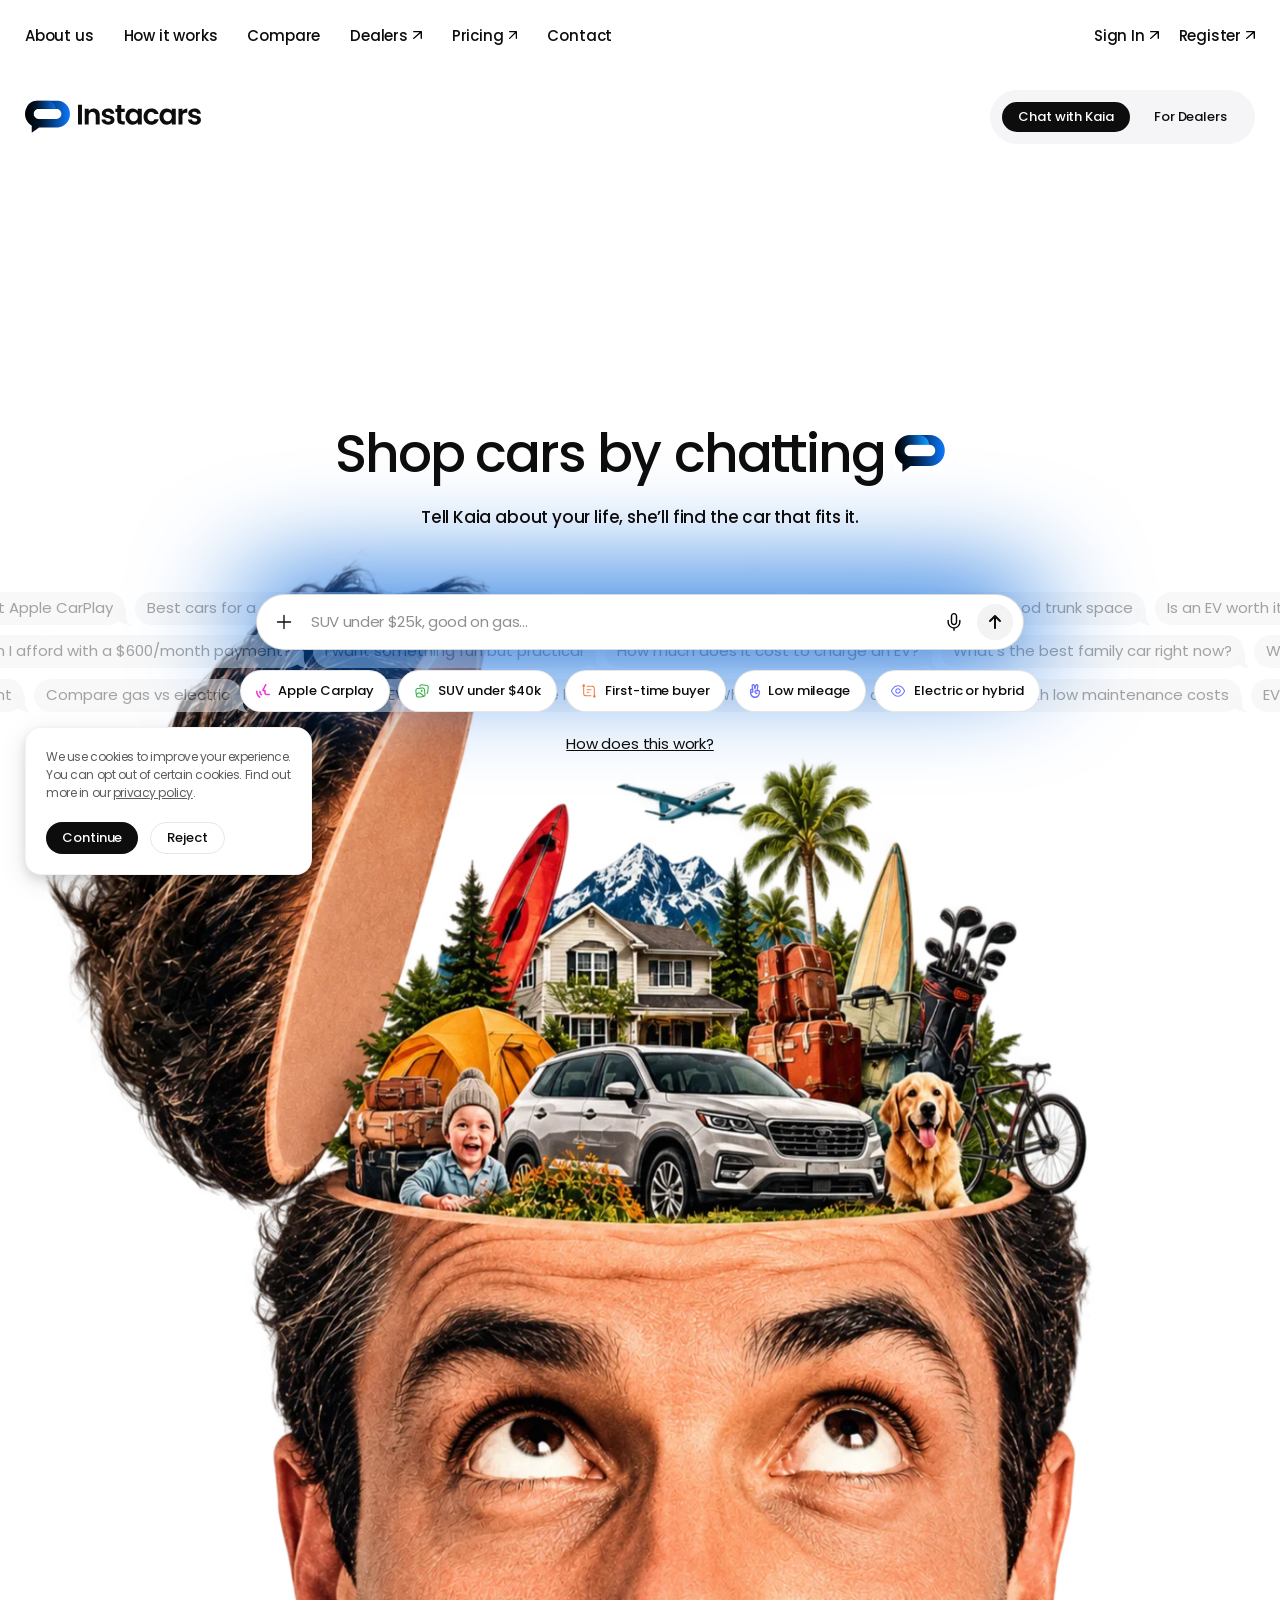
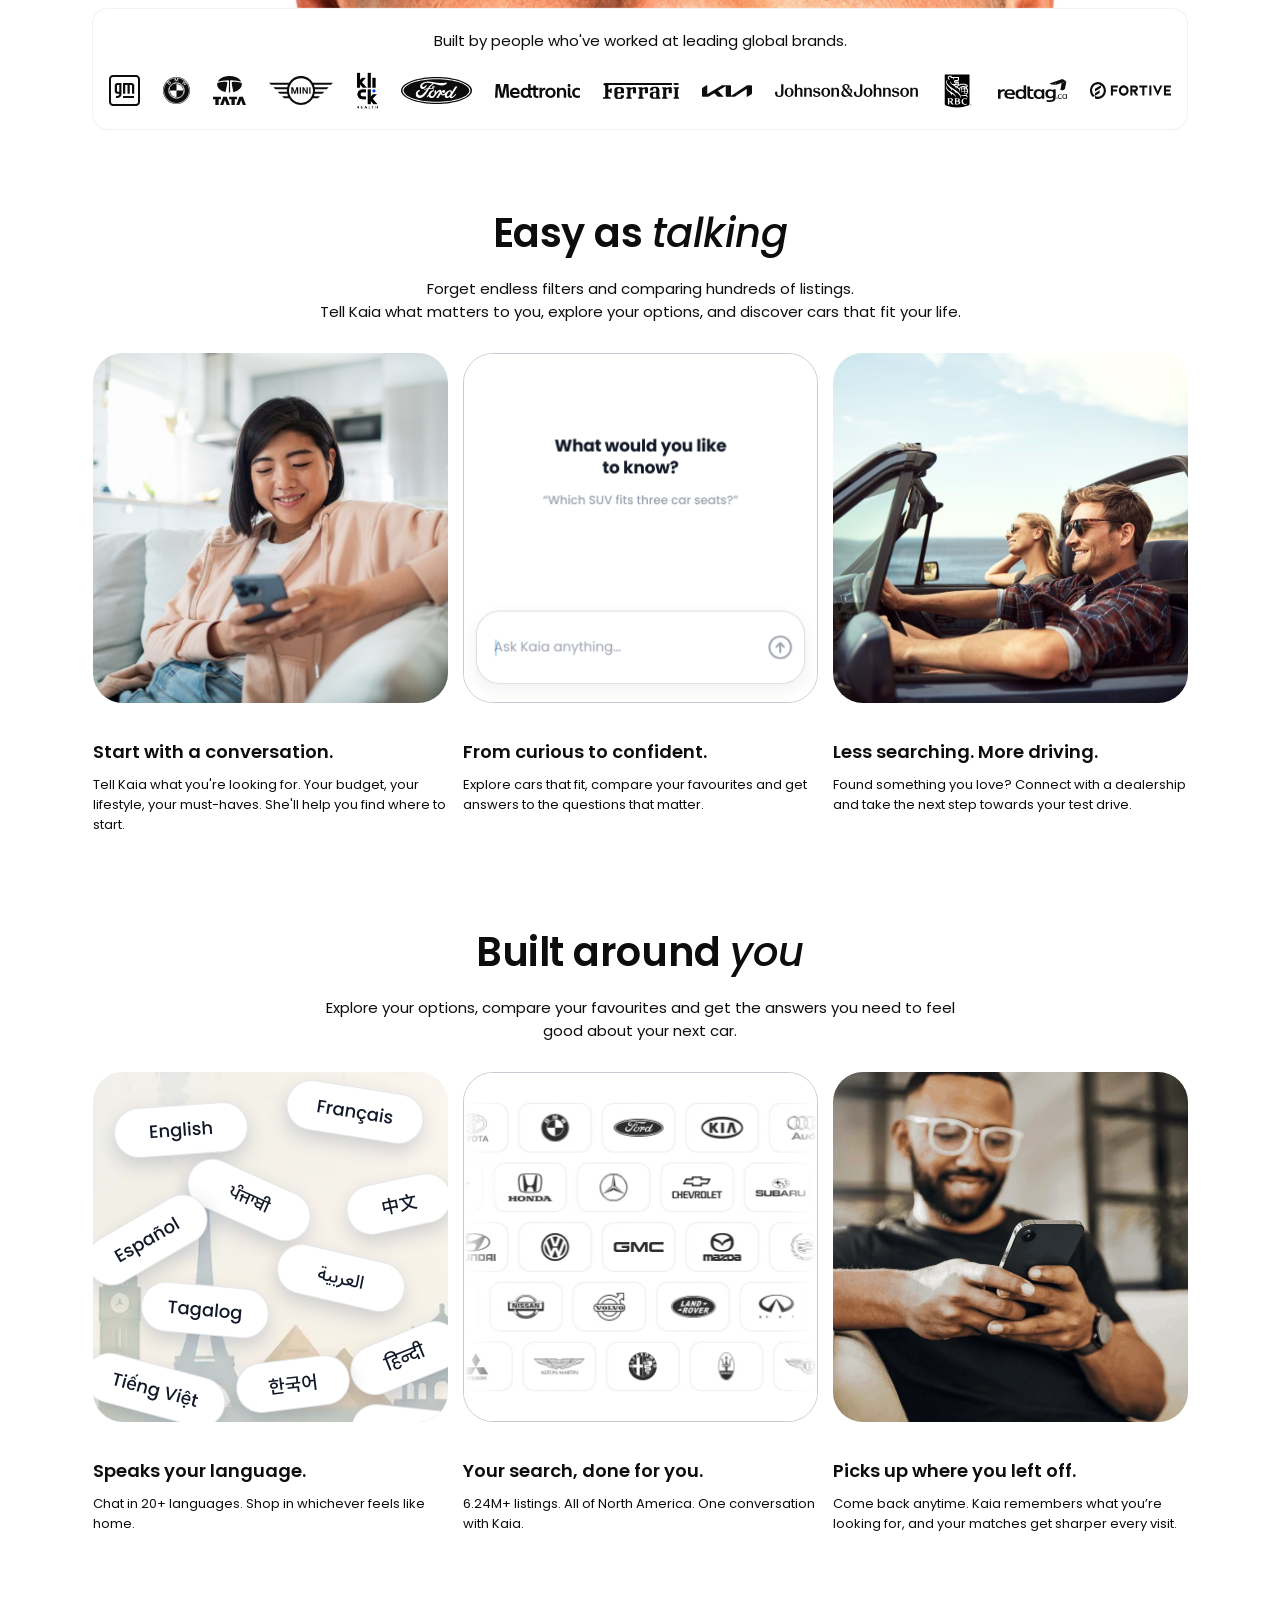
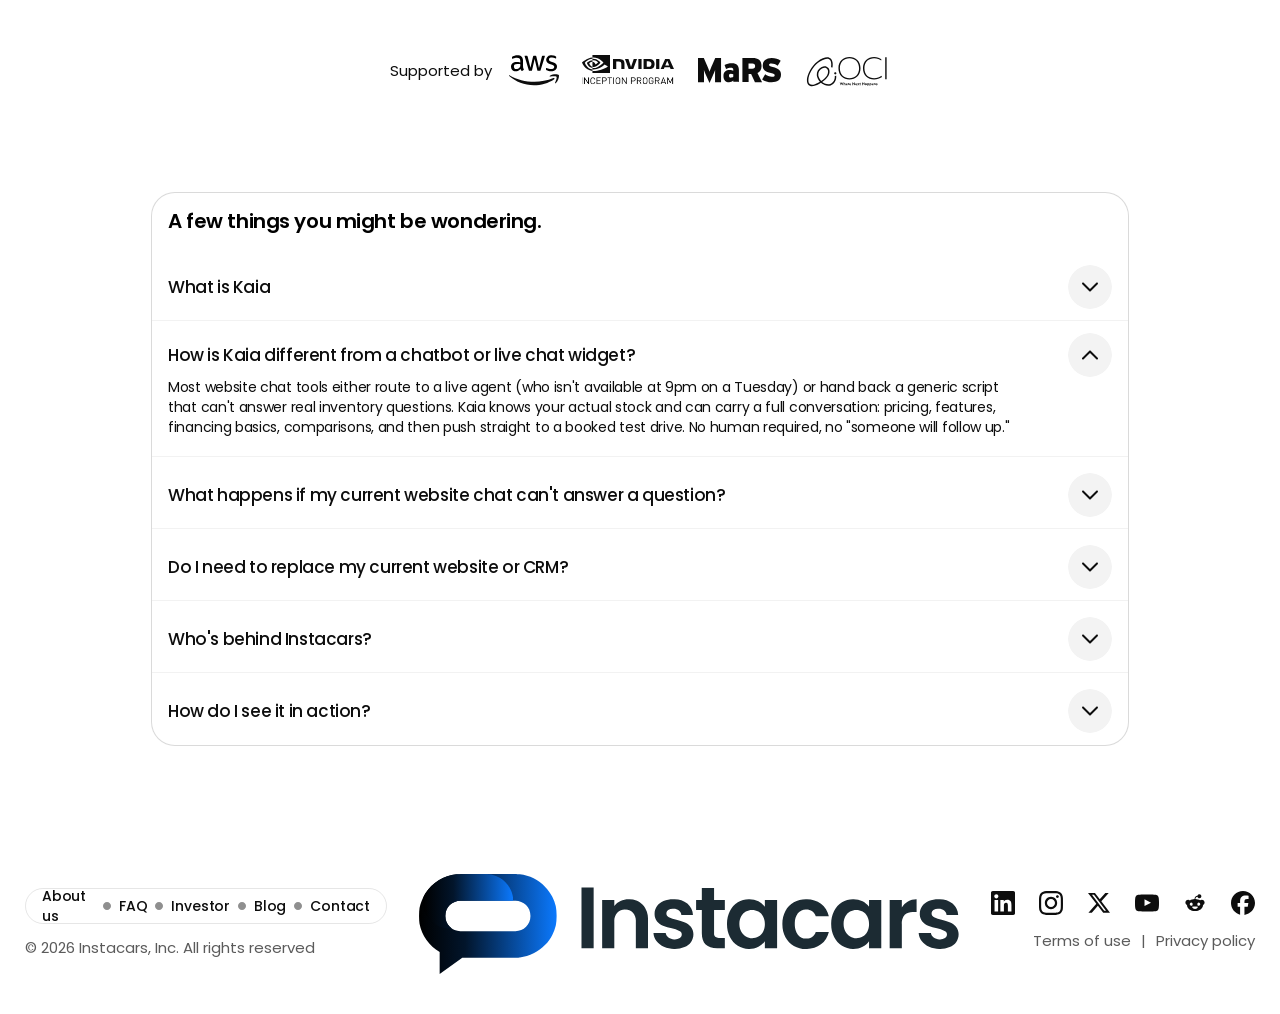
==== commit 8d34dfc3: "Add About Us page and link it from the menus and footers Built from Figma frame 6002:4492 in marketp" ====
--- a/index.html
+++ b/index.html
@@ -80,7 +80,7 @@
       </div>
       <nav class="menu__nav" aria-label="Main">
         <ul class="menu__links">
-          <li><a class="navlink" href="#">About us</a></li>
+          <li><a class="navlink" href="about-us/">About us</a></li>
           <!-- Subpage links are written for the published site, where this page is the root and subpages sit beside it -->
           <li><a class="navlink" href="how-it-works/">How it works</a></li>
           <li><a class="navlink" href="#">Compare</a></li>
@@ -271,7 +271,7 @@
     <footer class="footer">
       <div class="footer__left">
         <nav class="footer__links" aria-label="Footer">
-          <a href="#">About us</a><img src="assets/dot.svg" alt="" />
+          <a href="about-us/">About us</a><img src="assets/dot.svg" alt="" />
           <a href="#faq">FAQ</a><img src="assets/dot.svg" alt="" />
           <a href="#">Investor</a><img src="assets/dot.svg" alt="" />
           <a href="#">Blog</a><img src="assets/dot.svg" alt="" />
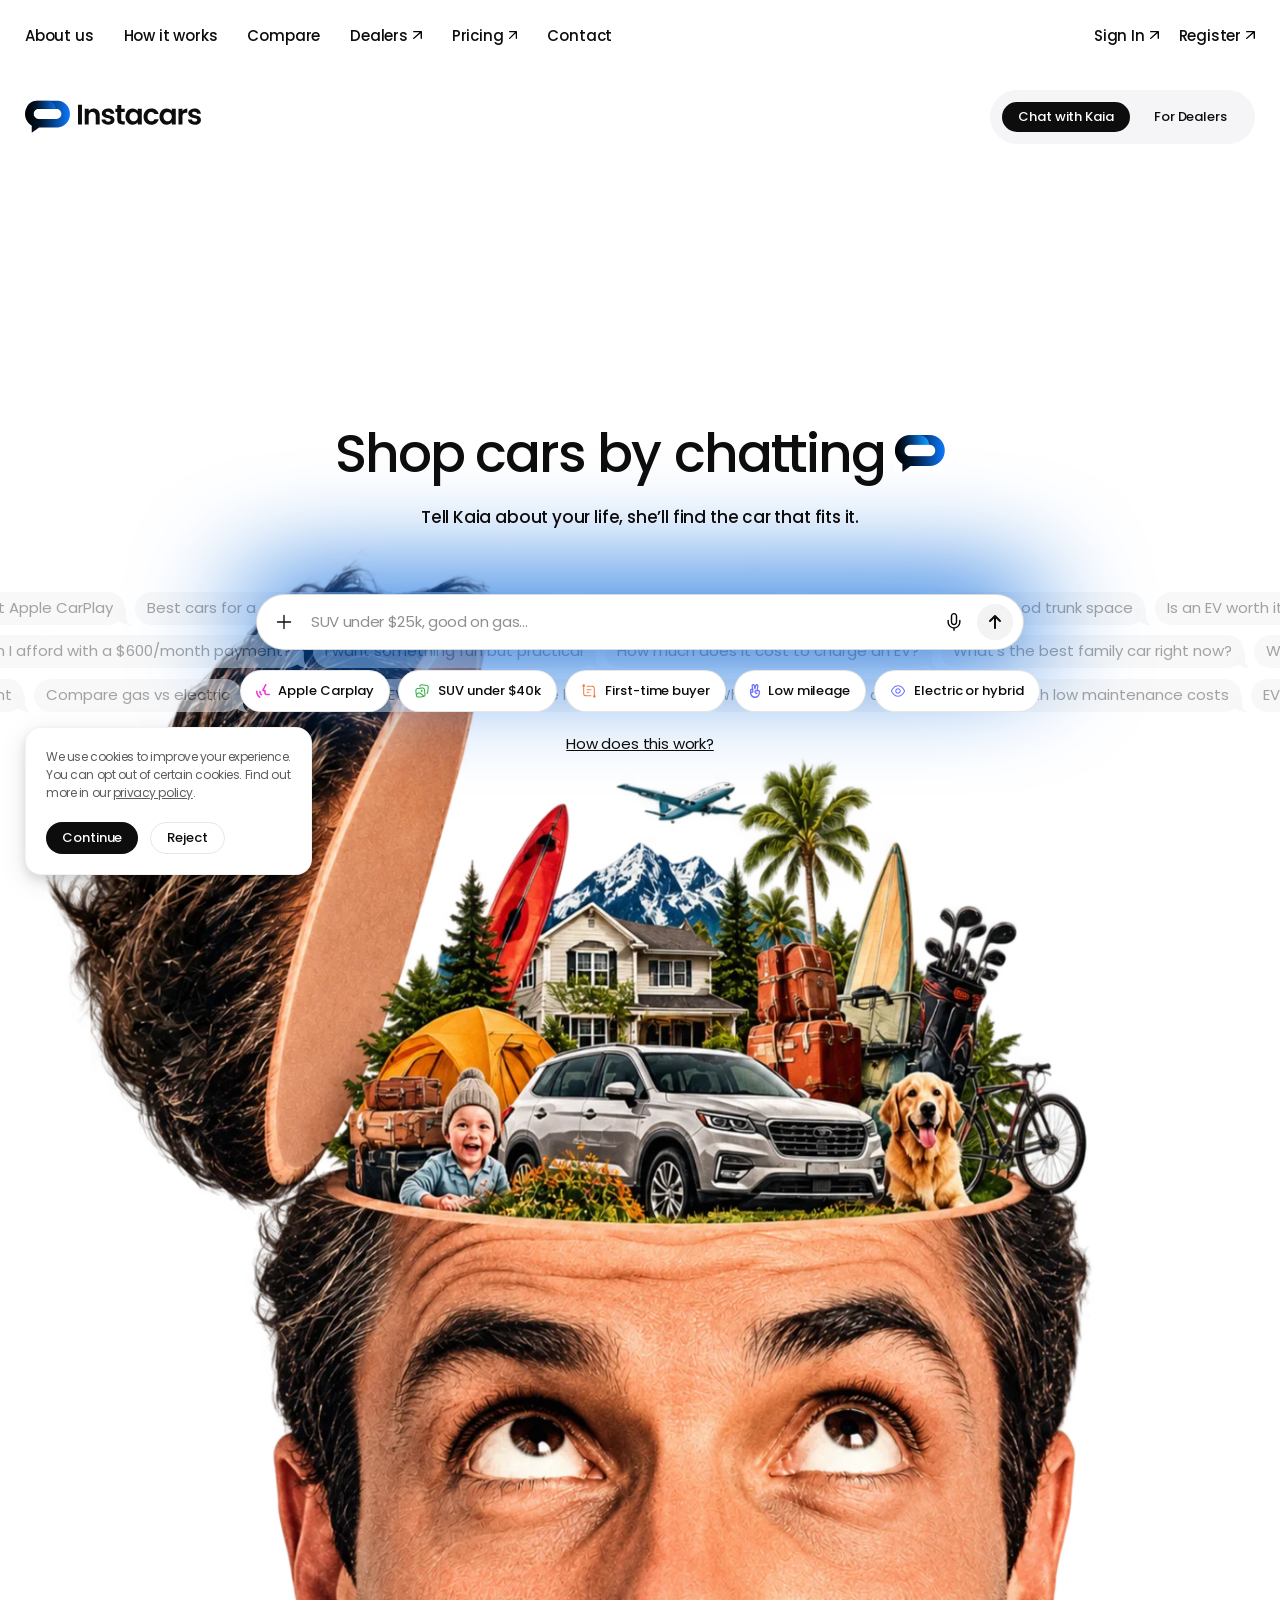
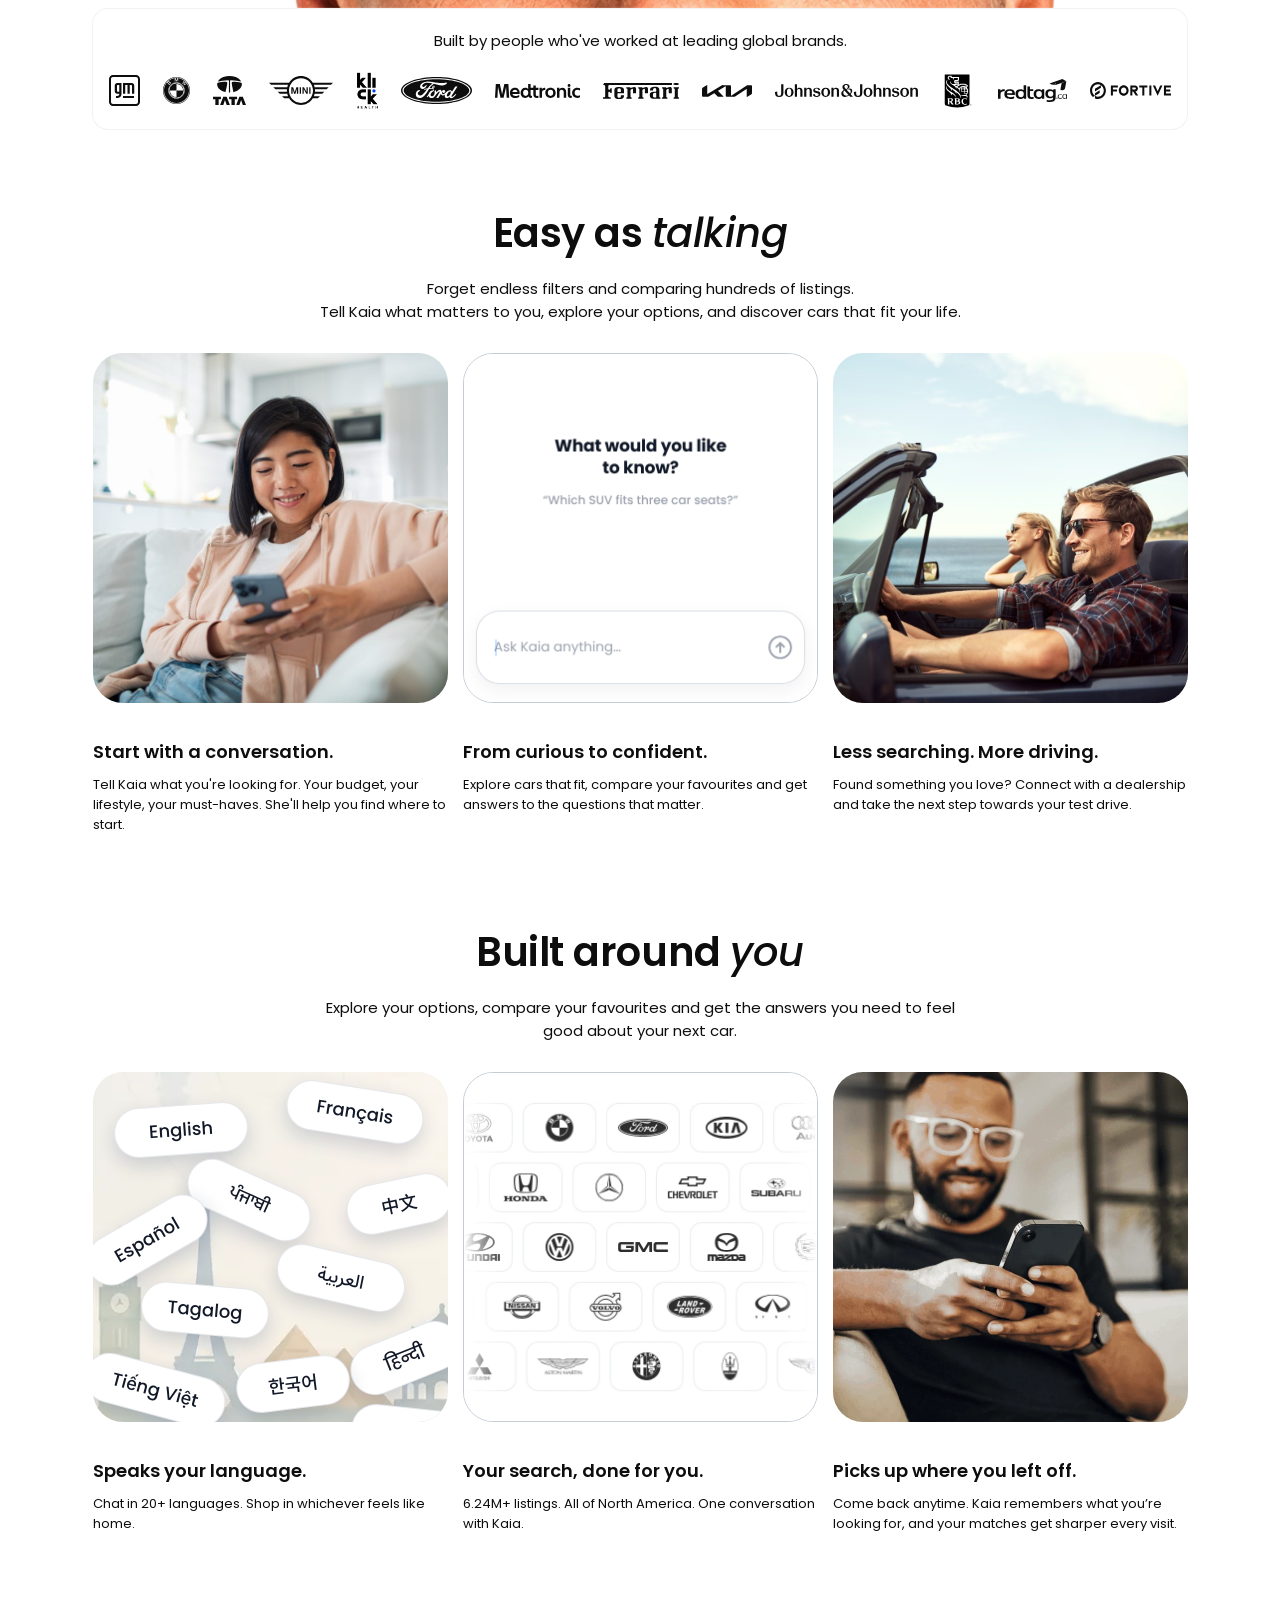
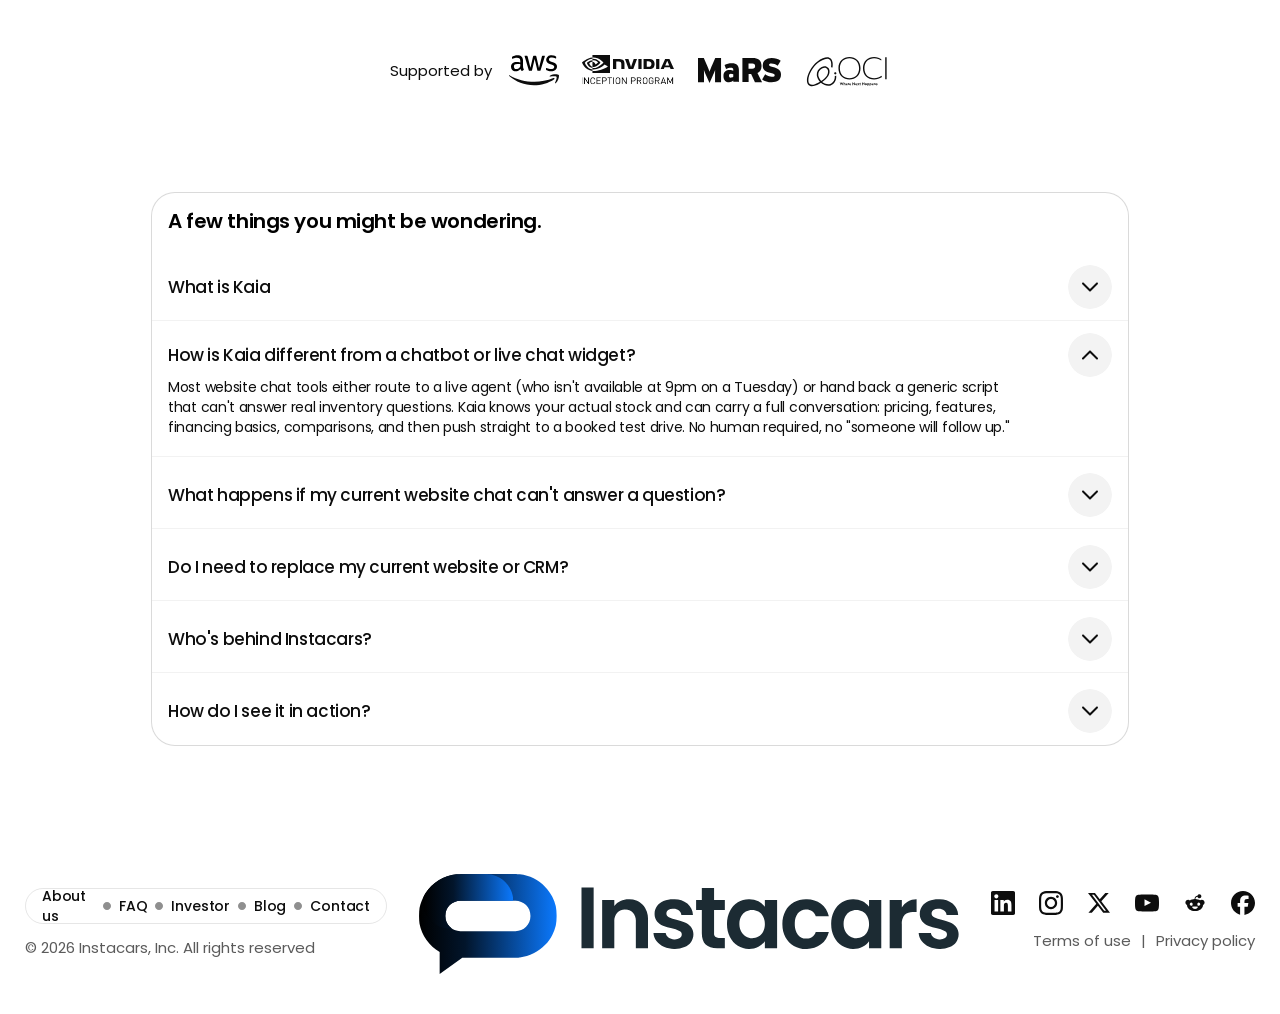
==== commit ad36880c: "Add Contact page with General, Dealer and Investor tabs Built from Figma section 6443:3678 in market" ====
--- a/index.html
+++ b/index.html
@@ -86,7 +86,7 @@
           <li><a class="navlink" href="#">Compare</a></li>
           <li><a class="navlink" href="#">Dealers <img src="assets/nav-chevron.svg" alt="" /></a></li>
           <li><a class="navlink" href="pricing/">Pricing <img src="assets/nav-chevron.svg" alt="" /></a></li>
-          <li><a class="navlink" href="#">Contact</a></li>
+          <li><a class="navlink" href="contact/">Contact</a></li>
         </ul>
         <ul class="menu__account">
           <li><a class="navlink" href="#">Sign In <img src="assets/nav-chevron.svg" alt="" /></a></li>
@@ -273,9 +273,9 @@
         <nav class="footer__links" aria-label="Footer">
           <a href="about-us/">About us</a><img src="assets/dot.svg" alt="" />
           <a href="#faq">FAQ</a><img src="assets/dot.svg" alt="" />
-          <a href="#">Investor</a><img src="assets/dot.svg" alt="" />
+          <a href="contact/#investor">Investor</a><img src="assets/dot.svg" alt="" />
           <a href="#">Blog</a><img src="assets/dot.svg" alt="" />
-          <a href="#">Contact</a>
+          <a href="contact/">Contact</a>
         </nav>
         <p class="footer__copy">© 2026 Instacars, Inc. All rights reserved</p>
       </div>
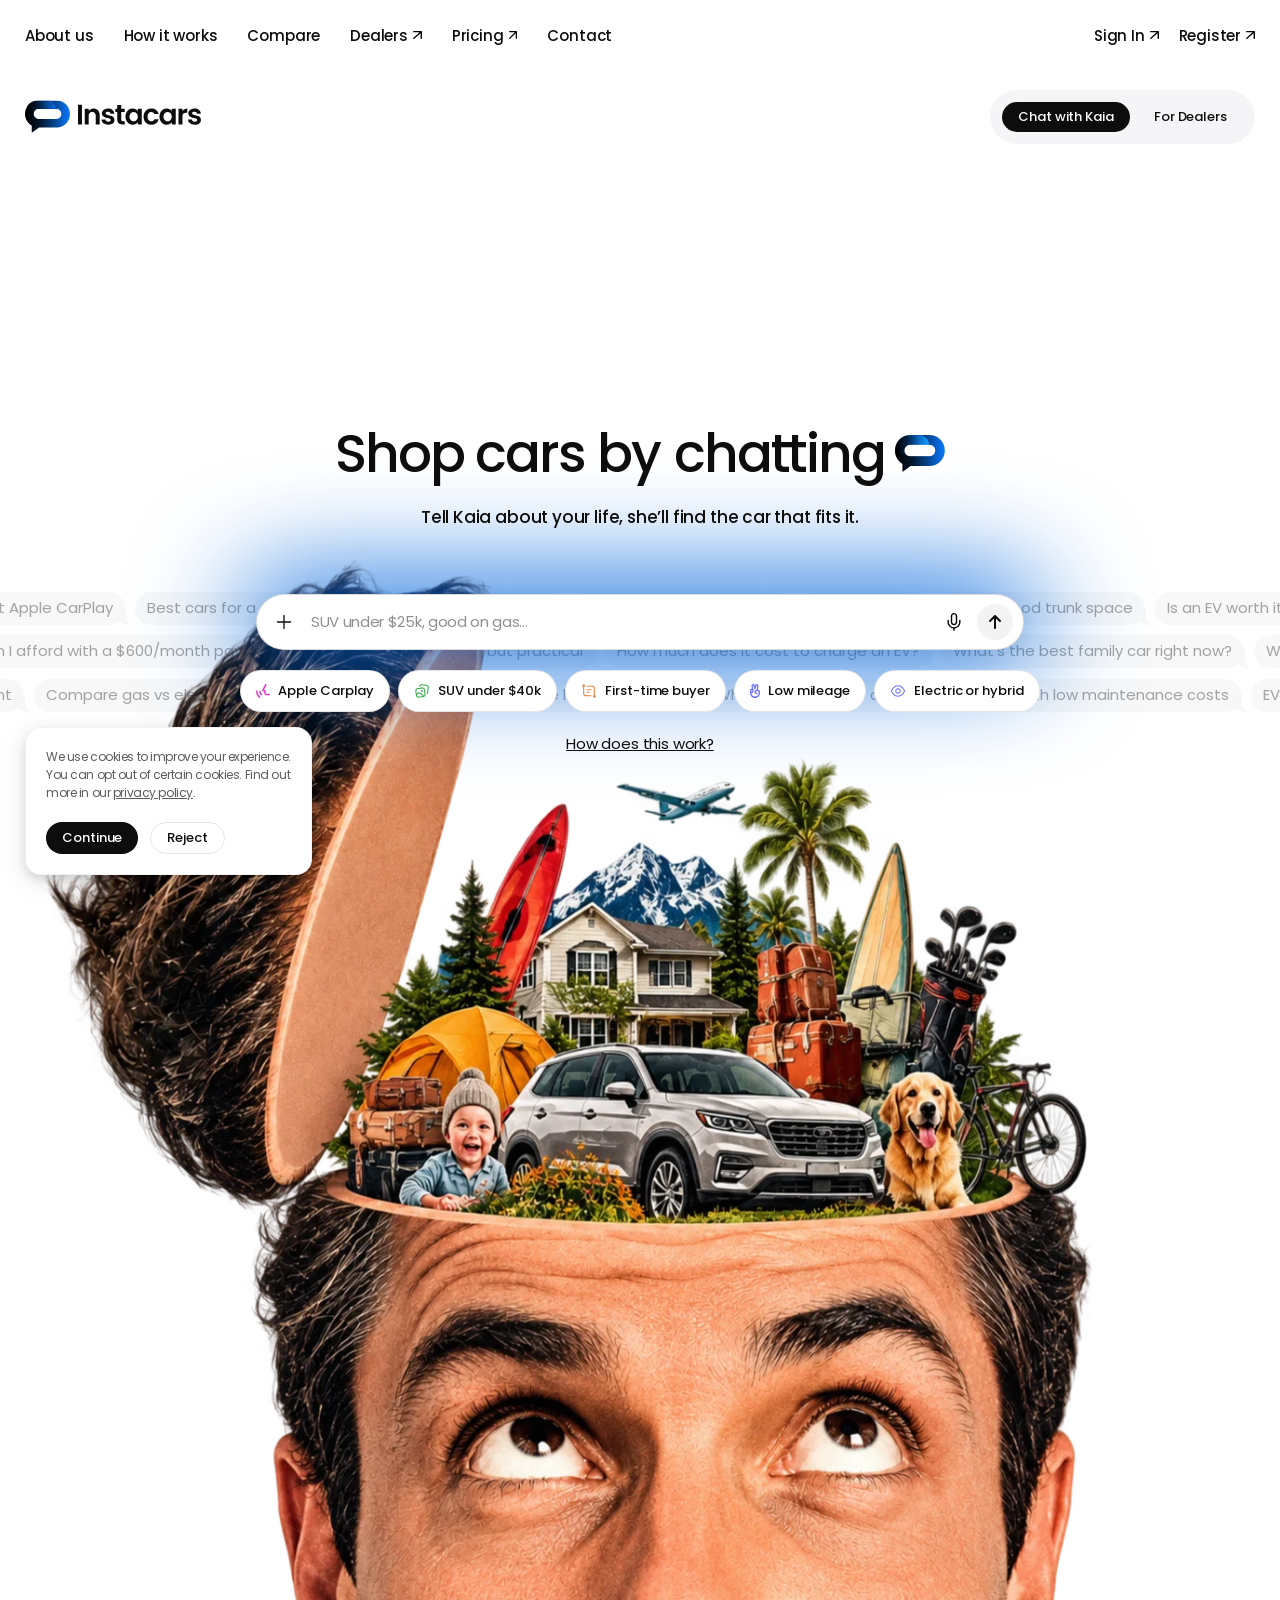
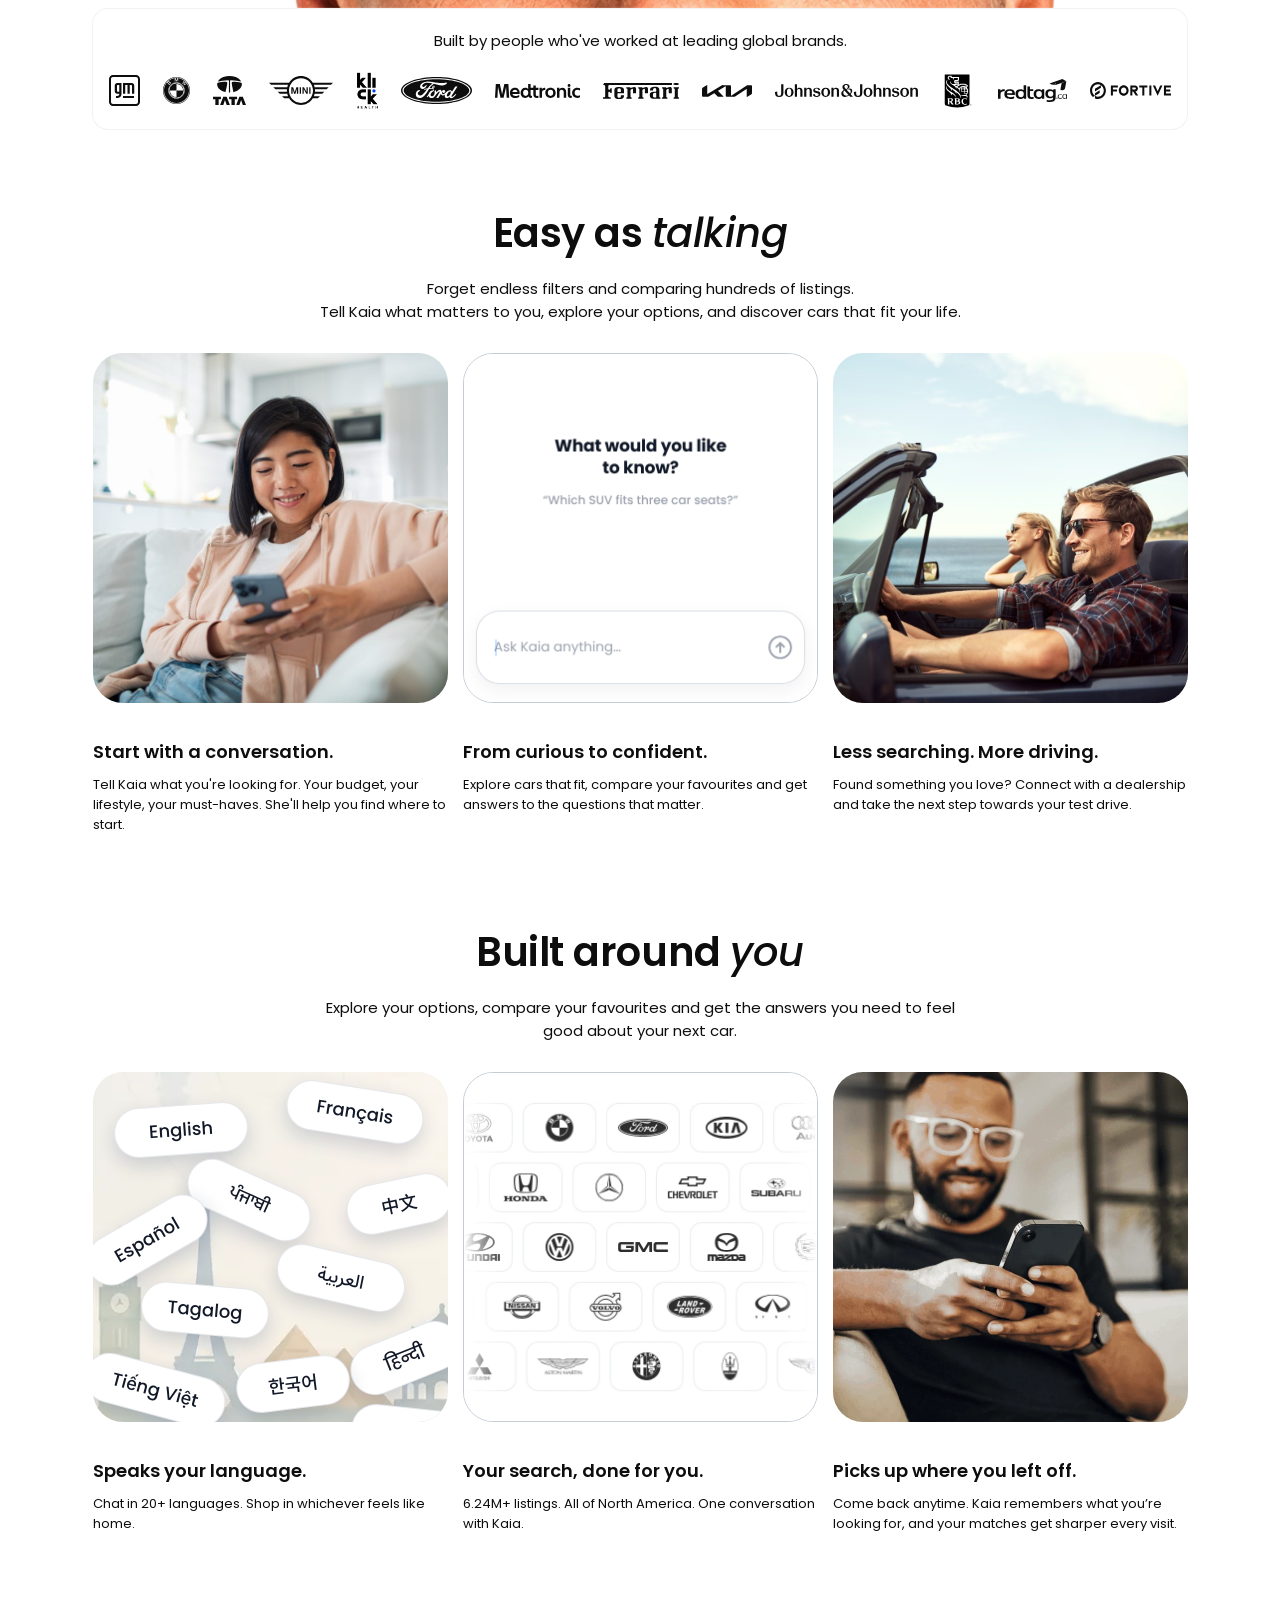
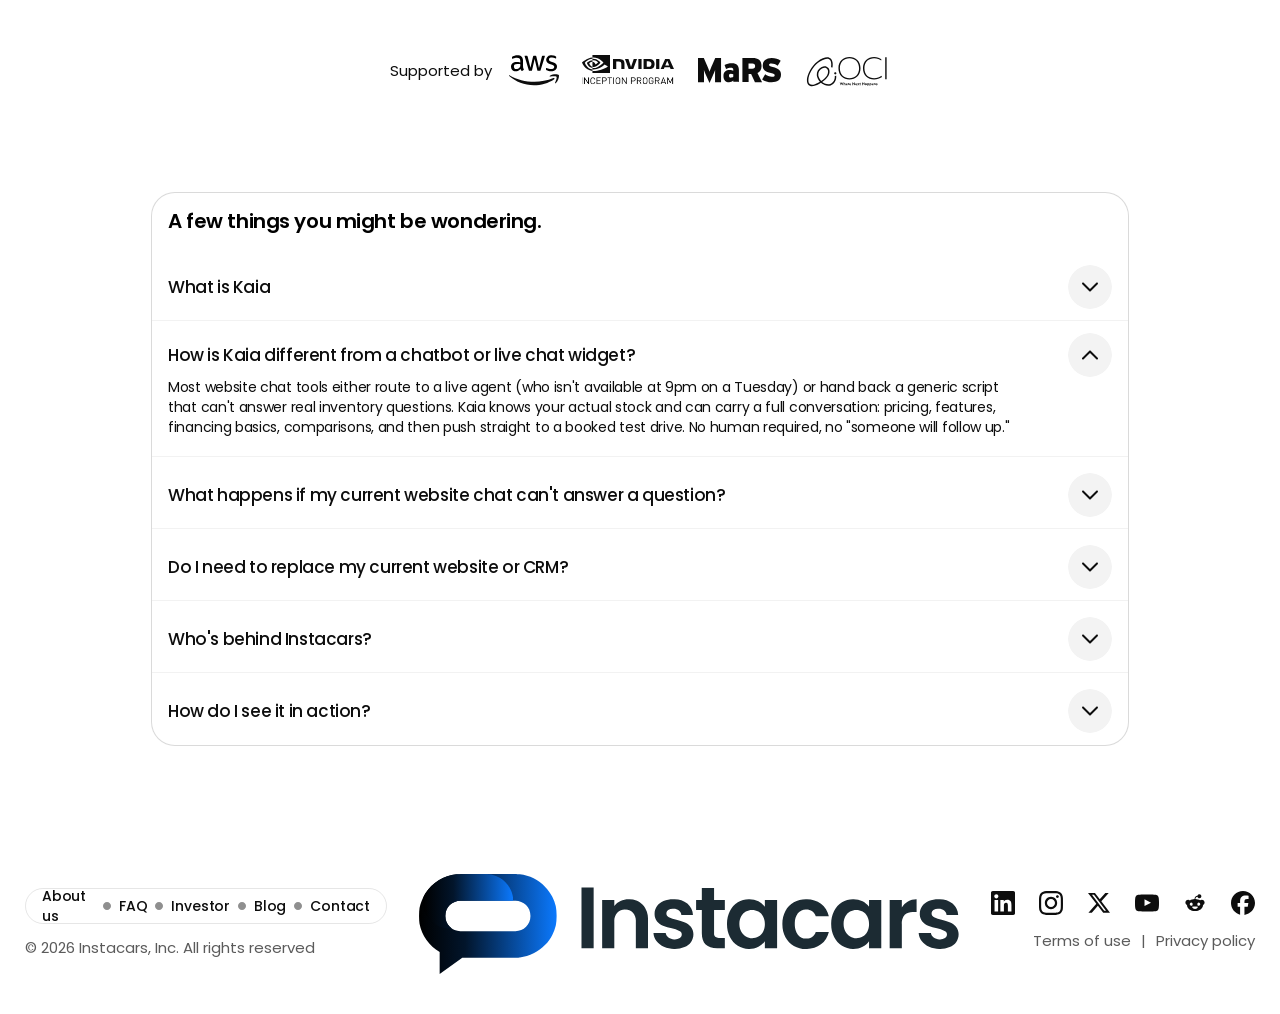
==== commit 258f257e: "Restore Explore heading in mobile menu" ====
--- a/index.html
+++ b/index.html
@@ -39,9 +39,10 @@
           <div class="drawer__group">
             <p class="drawer__label">EXPLORE</p>
             <ul class="drawer__links">
+              <li><a class="drawer__row" href="about-us/"><img src="assets/mi-about.svg" alt="" />About us</a></li>
               <li><a class="drawer__row drawer__row--tall" href="how-it-works/"><img src="assets/mi-how.svg" alt="" />How it works</a></li>
-              <li><a class="drawer__row" href="#"><img src="assets/mi-compare.svg" alt="" />Compare kaia</a></li>
-              <li><a class="drawer__row" href="#"><img src="assets/mi-dealer.svg" alt="" />Dealer<img class="drawer__ext" src="assets/mi-arrow.svg" alt="" /></a></li>
+              <li><a class="drawer__row" href="compare/"><img src="assets/mi-compare.svg" alt="" />Compare kaia</a></li>
+              <li><a class="drawer__row" href="#"><img src="assets/mi-dealer.svg" alt="" />Dealers<img class="drawer__ext" src="assets/mi-arrow.svg" alt="" /></a></li>
               <li><a class="drawer__row" href="#"><img src="assets/mi-pricing.svg" alt="" />Pricing<img class="drawer__ext" src="assets/mi-arrow.svg" alt="" /></a></li>
               <li><a class="drawer__row" href="#faq"><img src="assets/mi-help.svg" alt="" />Help &amp; support</a></li>
             </ul>
@@ -83,7 +84,7 @@
           <li><a class="navlink" href="about-us/">About us</a></li>
           <!-- Subpage links are written for the published site, where this page is the root and subpages sit beside it -->
           <li><a class="navlink" href="how-it-works/">How it works</a></li>
-          <li><a class="navlink" href="#">Compare</a></li>
+          <li><a class="navlink" href="compare/">Compare</a></li>
           <li><a class="navlink" href="#">Dealers <img src="assets/nav-chevron.svg" alt="" /></a></li>
           <li><a class="navlink" href="pricing/">Pricing <img src="assets/nav-chevron.svg" alt="" /></a></li>
           <li><a class="navlink" href="contact/">Contact</a></li>
--- a/styles.css
+++ b/styles.css
@@ -220,14 +220,16 @@
 }
 
 /* ---------- Stage: tags band + composer + suggestions ---------- */
+/* No z-index here on purpose: the stage must not group its children into one layer, so the photo
+   (.hero-art, z-index 1) can sit between them: bubbles behind the head, composer and chips in front, as in Figma. */
 .stage {
   position: relative;
-  z-index: 2;
   padding: 88px var(--side) 0;   /* composer sits 88px below the header, over the tags */
 }
 
 .tags {
   position: absolute;
+  z-index: 0;
   top: 23px;
   left: 0;
   right: 0;
@@ -928,3 +930,4 @@
   .modal[open], .modal[open]::backdrop { animation: none; }
   .modal__a { transition: none; }
 }
+
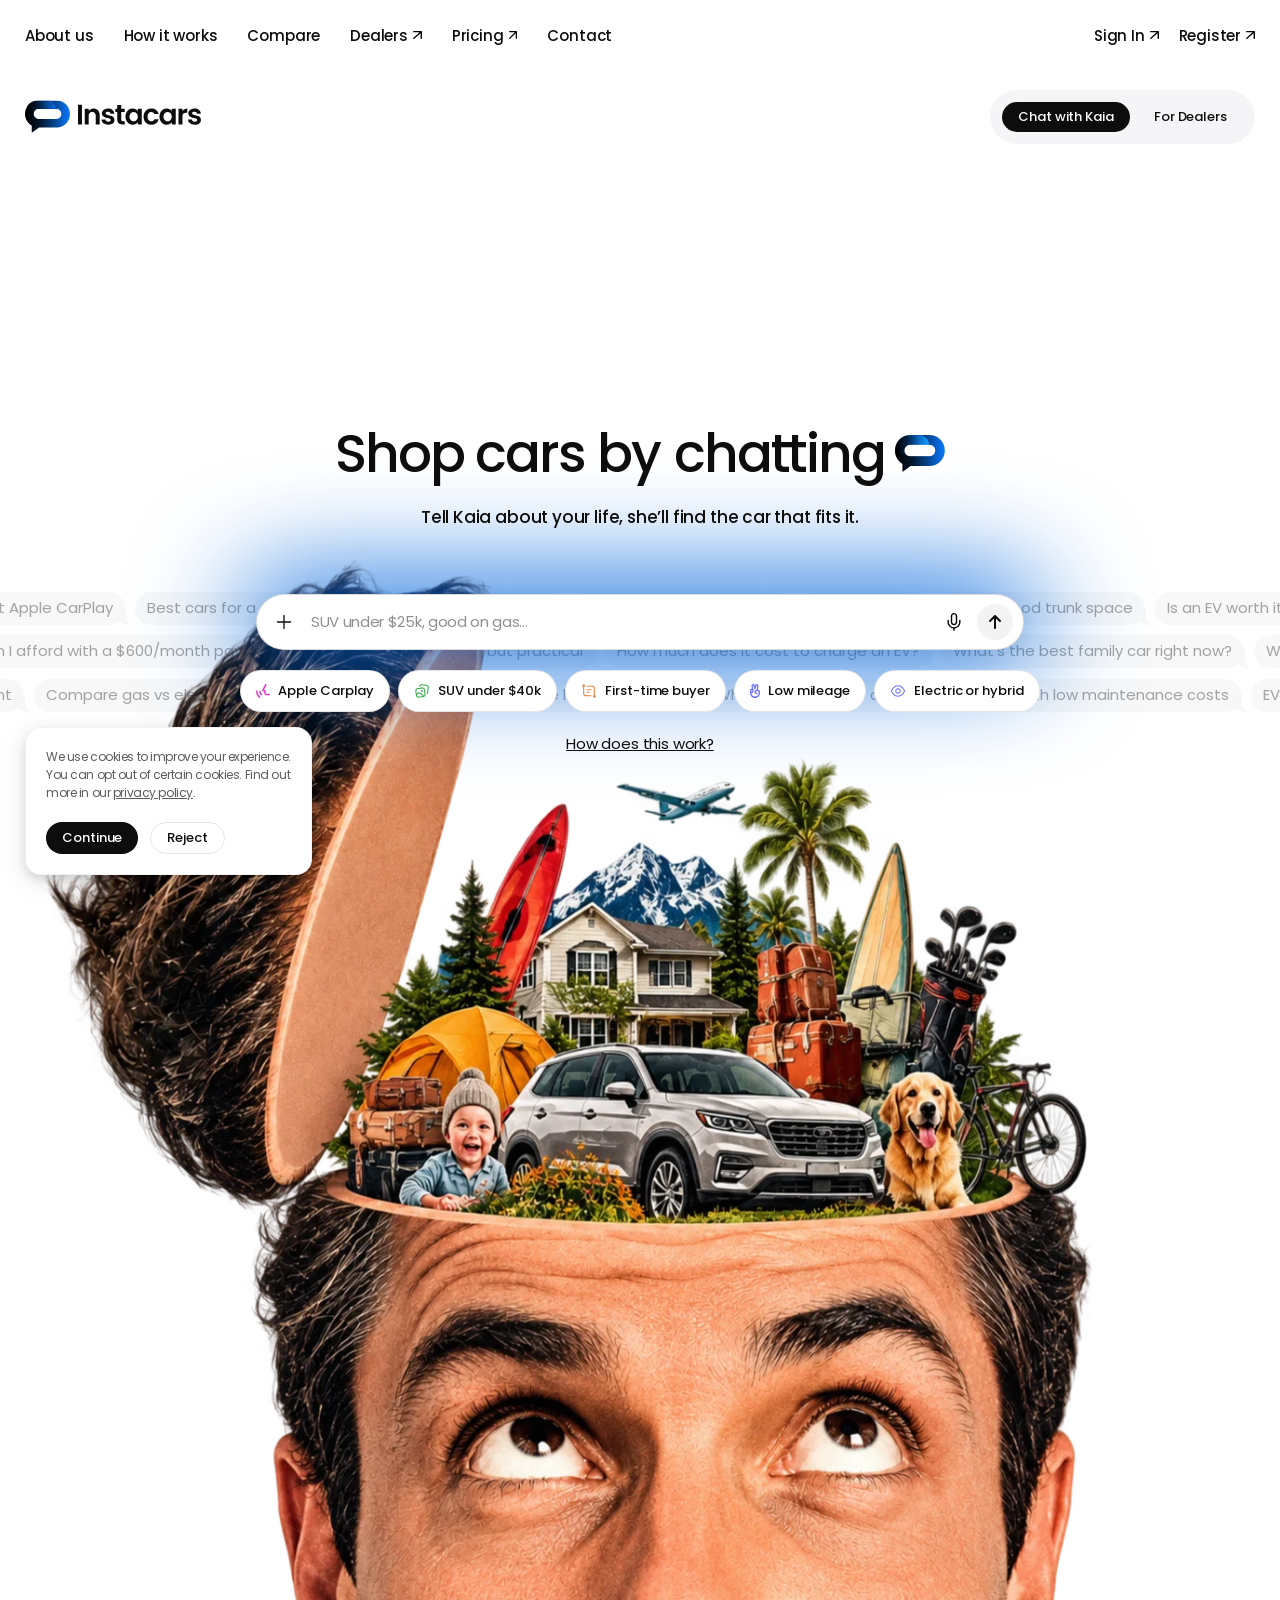
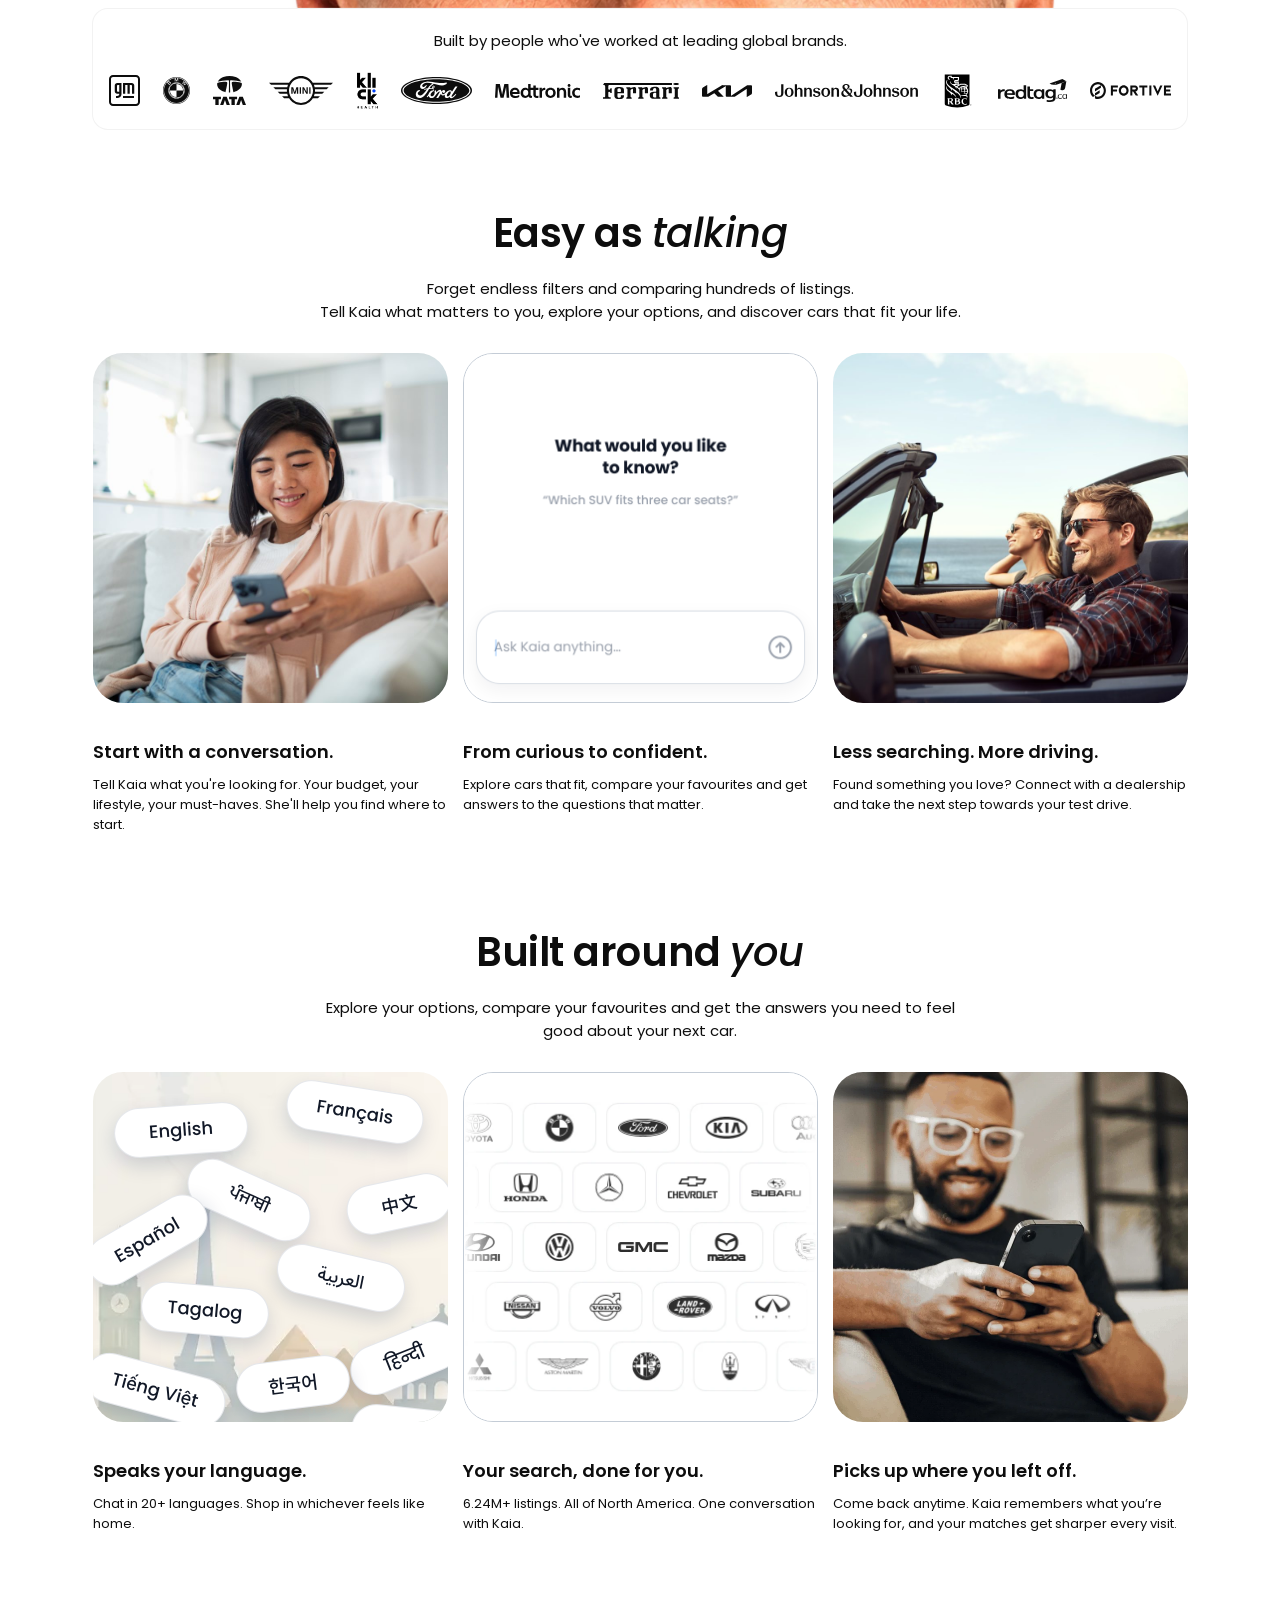
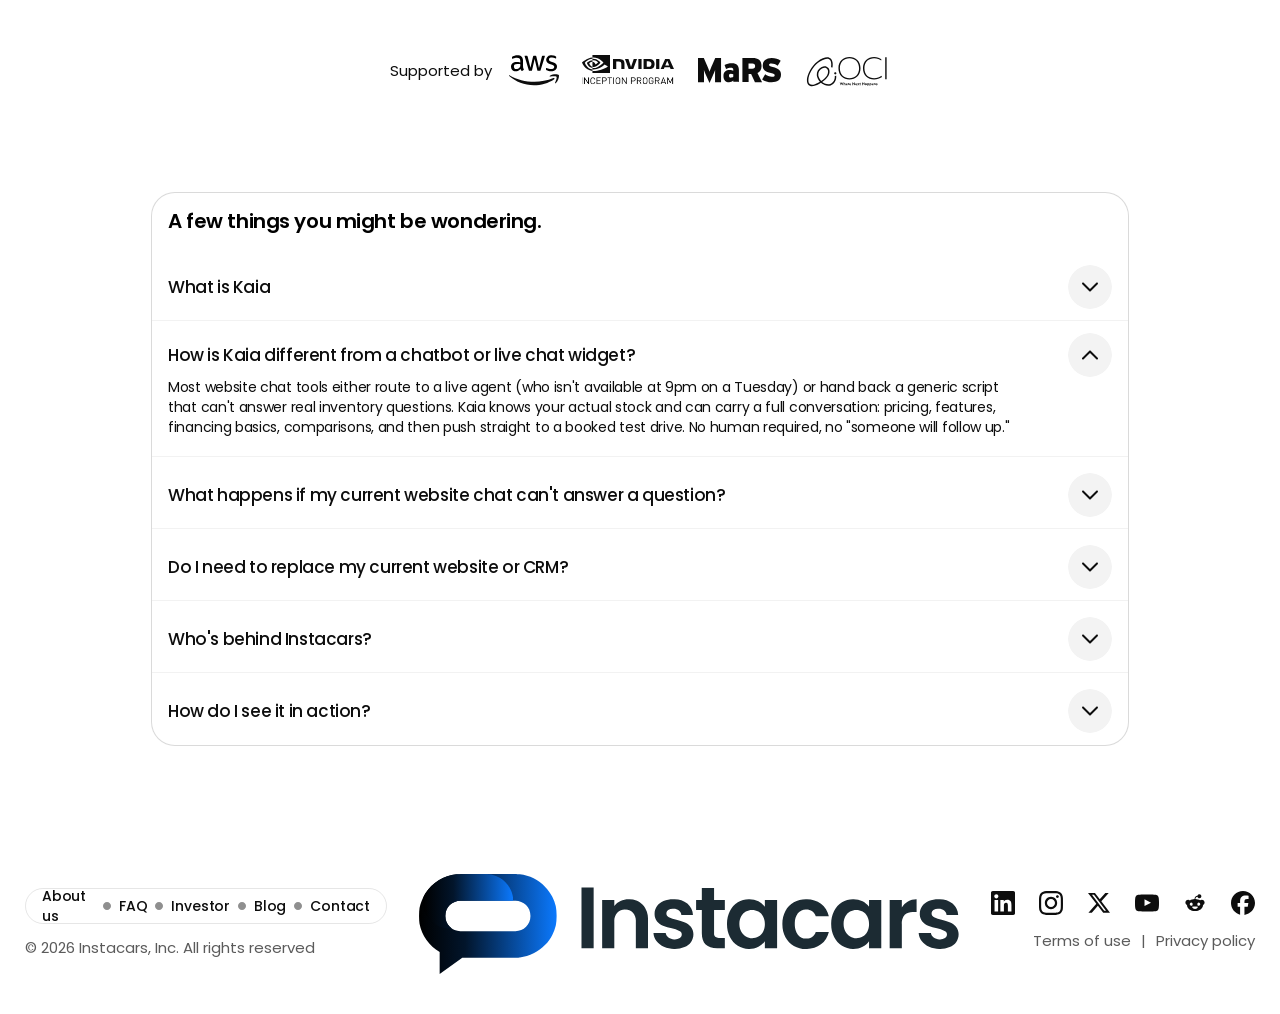
==== commit d969ba5c: "Mic on the chat page too, with shared voice input code The chat search box gets the mic from the upd" ====
--- a/index.html
+++ b/index.html
@@ -117,6 +117,7 @@
         <div class="tags" aria-hidden="true" data-tags></div>
 
         <form class="composer" data-composer>
+          <p class="composer__status" role="status" aria-live="polite" data-voice-status hidden></p>
           <label class="visually-hidden" for="kaia-input">Tell Kaia what you're looking for</label>
           <textarea id="kaia-input" class="composer__input" rows="1"
             placeholder="SUV under $25k, good on gas..." data-input></textarea>
@@ -125,7 +126,7 @@
               <img src="assets/icon-plus.svg" width="20" height="20" alt="" />
             </button>
             <div class="composer__right">
-              <button type="button" class="composer__btn composer__btn--mic" aria-label="Voice input">
+              <button type="button" class="composer__btn composer__btn--mic" aria-label="Speak instead of typing" aria-pressed="false" data-mic>
                 <img src="assets/icon-mic.svg" width="34" height="34" alt="" />
               </button>
               <button type="submit" class="composer__send" aria-label="Send" data-send>
@@ -316,6 +317,7 @@
     </div>
   </div>
 
+  <script src="voice-input.js"></script>
   <script src="script.js"></script>
 </body>
 </html>
--- a/styles.css
+++ b/styles.css
@@ -320,6 +320,24 @@
 }
 .composer__btn:hover { background: rgba(13, 13, 13, 0.05); }
 .composer__btn--mic { display: block; }
+/* Listening: blue button (#107CFE) with a soft pulse */
+.composer__btn--mic.is-listening { background: #107cfe; transition: none; animation: mic-pulse 1.4s ease-out infinite; }
+.composer__btn--mic.is-listening:hover { background: #0b6fe6; }
+.composer__btn--mic.is-listening img { filter: invert(1); }
+@keyframes mic-pulse {
+  0% { box-shadow: 0 0 0 0 rgba(16, 124, 254, 0.45); }
+  100% { box-shadow: 0 0 0 12px rgba(16, 124, 254, 0); }
+}
+/* Voice messages (mic blocked, nothing heard, browser without voice) float just above the box */
+.composer__status {
+  position: absolute; left: 50%; bottom: calc(100% + 10px); transform: translateX(-50%);
+  width: max-content; max-width: min(360px, calc(100vw - 32px));
+  padding: 8px 12px; border-radius: 12px;
+  background: var(--text-primary); color: #fff;
+  font-size: 13px; line-height: 18px; text-align: center;
+  box-shadow: 0 4px 16px rgba(0, 0, 0, 0.12);
+}
+.composer__status[hidden] { display: none; }
 .composer__send {
   width: 36px; height: 36px;
   border-radius: 999px;
@@ -929,5 +947,6 @@
   .menu { transition: none; }
   .modal[open], .modal[open]::backdrop { animation: none; }
   .modal__a { transition: none; }
-}
-
+  .composer__btn--mic.is-listening { animation: none; }
+}
+
